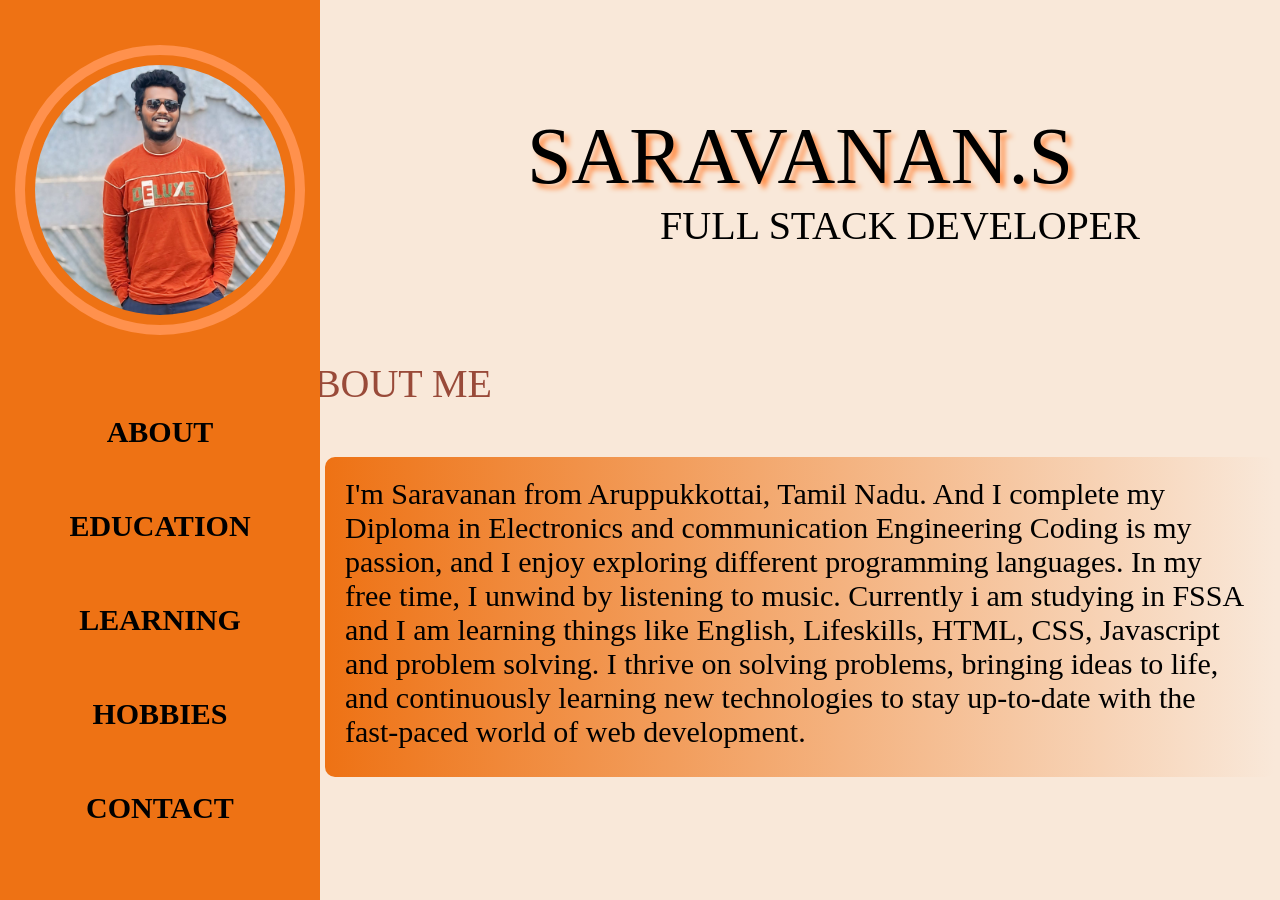
==== index.html @ b986a345 "extra content add commit" ====
<!DOCTYPE html>
<html lang="en">

<head>
    <meta charset="UTF-8">
    <meta name="viewport" content="width=device-width, initial-scale=1.0">
    <meta name="keywords" content="HTML, CSS,">
    <meta name="description" content="Free Web tutorials for HTML and CSS">
    <link rel="icon" href="./assets/img3.png" type="img3/x-icon">
    <title>Saravanan_Portfolio</title>
    <link rel="stylesheet" href="/css/styles.css">
    <link rel="stylesheet" href="https://cdnjs.cloudflare.com/ajax/libs/font-awesome/6.6.0/css/all.min.css"
        integrity="sha512-Kc323vGBEqzTmouAECnVceyQqyqdsSiqLQISBL29aUW4U/M7pSPA/gEUZQqv1cwx4OnYxTxve5UMg5GT6L4JJg=="
        crossorigin="anonymous" referrerpolicy="no-referrer" />



</head>

<body>

    <!----------------- asside section ----------------->
    <div class="container">
        <div class="asside">
            <div class="image">

                <img src="./assets/img1.png.jpeg" alt="this is saravanan image" class="img">
            </div>

            <div class="navbar">
                <ul class="nav">
                    <li><a href="#about" class="active">ABOUT</a></li>
                    <li><a href="#education">EDUCATION</a></li>
                    <li><a href="#learning">LEARNING</a></li>
                    <li><a href="#hobbies">HOBBIES</a></li>
                    <li><a href="#contact">CONTACT</a></li>
                </ul>
            </div>
        </div>
    </div>
    <div class="main">

        <!-----------------------about section------------------->
        <section class="about" id="about">
            <div class="namecontainer">
                <div class="name">SARAVANAN.S</div>
                <div class="posting">FULL STACK DEVELOPER</div>

            </div>
            <div class="aboutcontainer">
                <div class="about_content">
                    <div class="heading">ABOUT ME</div>
                    <div class="content">
                        <div>I'm Saravanan from Aruppukkottai, Tamil Nadu. And I complete my Diploma in Electronics and communication Engineering  Coding is my passion, and I enjoy
                            exploring different programming languages. In my free time, I unwind by listening to music. Currently i am studying in FSSA and I am learning things like English, Lifeskills, HTML, CSS, Javascript and problem solving. I thrive on solving problems, bringing ideas to life, and continuously learning new technologies to stay up-to-date with the fast-paced world of web development.
                        </div>
                    </div>
                </div>
            </div>
        </section>

        <!-------------------- education section --------------------->

        <section class="education" id="education">
            <div class="main_head">
                <div>EDUCATION</div>
            </div>

            <div class="sslc">
                <div class="education_head">SSLC</div>
                <div class="education_content">
                    <ul>
                        <li>75% In SSLC</li>
                        <li>Passed out year 2018</li>
                    </ul>
                </div>
            </div>

            <div class="diploma">
                <div class="education_head">DIPLOMA</div>
                <div class="education_content">
                    <ul>
                        <li>Diploma in Electronics and Communication Engineering with 92% scorcs</li>
                        <li>Passed out year 2021</li>
                    </ul>
                </div>
            </div>

        </section>

        <!------------------------- learning section ------------------->

        <section class="learning" id="learning">
            <div class="lern_head">
                <div>LEARNING</div>
            </div>
            <div class="subjects">

                <div>
                    <h2>HTML</h2>
                    <div class="process_bar">
                        <div class="skill html">80%</div>
                    </div>
                </div>
                <div>
                    <h2>CSS</h2>
                    <div class="process_bar">
                        <div class="skill css">70%</div>
                    </div>
                </div>
                <div>
                    <h2>JAVA SCRIPT</h2>
                    <div class="process_bar">
                        <div class="skill javaScript">10%</div>
                    </div>
                </div>

                <div>
                    <h2>PROBLEM SOLVING</h2>
                    <div class="process_bar">
                        <div class="skill problemSolving">80%</div>
                    </div>
                </div>

            </div>
        </section>

        <!----------------------- hobbies section -------------------------->

        <section class="hobbies" id="hobbies">
            <div class="hob_head">
                <div>HOBBIES</div>
            </div>

            <div class="hobbies_content">

                <div class="hobbies-main">
                    <div>Listening Music</div>
                    <div><img src="./assets/img2.jpg" alt="This is music image " class="hobbie-img"></div>
                </div>
                <div class="hobbies-main">
                    <div>Watching Movies</div>
                    <div><img src="./assets/img4.avif" alt="this is movies image" class="hobbie-img"></div>
                </div>
                <div class="hobbies-main">
                    <div>Cycling</div>
                    <div><img src="./assets/img5.jpg" alt="this is cycling image" class="hobbie-img"></div>
                </div>
            </div>
        </section>

        <section class="contact" id="contact">
            <div class="con_head">
                <div>CONTACT</div>
            </div>

            <!----------------------------- contact section ----------------------->

            <div class="contact_deatails">
                <div class="icon">
                    <div><i class="fa-regular fa-envelope" class="icon"></i></div>
                    <div><a
                            href="mailto:saravanan.sundaramahalingam@fssa.freshworks.com">sarvanan.sundaramahalingam@fssa.freshworks.com</a>
                    </div>
                </div>
                <div class="icon">
                    <div><i class="fa-brands fa-facebook" class="icon"></i></div>
                    <div>
                        <a href="https://www.facebook.com/sara.namas.94">sara namas</a>
                    </div>
                </div>
                <div class="icon">
                    <div><i class="fa-brands fa-instagram" class="icon"></i></div>
                    <div>
                        <a href="https://www.instagram.com/_sweet_saravanan_/">Sweet_saravanan</a>
                    </div>
                </div>
            </div>
        </section>
    </div>



</body>

</html>
---- css/styles.css ----
*{
    padding: 0;
    margin: 0;
}

/* asside section */

.asside{
    background-color:#EE7214;
    height: 100vh;
    width: 25%;
    display: flex;
    flex-direction: column;
    justify-content: space-evenly;
    align-items: center;
    position: fixed;
    z-index: 1;
    overflow: hidden;
    

    
}




.img{
    height:250px;
    width:250px;
    border-radius: 75%;
    border-style: solid;
    border-width: 10px;
    border-color: #FF914D;
    padding: 10px;
}
.navbar{
    display: flex;
    flex-direction: column;
    justify-content: space-evenly;
    align-items: center;
}

.nav{
    display: flex;
    flex-direction: column;    
}
.nav li{
    margin: 30px;
    list-style-type: none;
    color: aliceblue;
    font-size: 30px;
    font-weight: bold;
    text-align: center;
}

   


li a{
    text-decoration: none;
    color:black;
}

/* li a:hover
 {
    background-color:#FF914D;
    box-shadow:5px 5px 5px black;
    color: black;
    padding:10px;
    border-radius: 10px;

} */

.nav li a:hover{
    background-color: #FF914D;
    box-shadow:10px 10px 5px black;
    color: black;
    padding:10px;
    border-radius: 10px;
}

/* li a:focus{
    background-color: #FF914D;
    box-shadow:10px 10px 5px black;
    color: black;
    padding:10px;
    border-radius: 10px;
    
} */



/* about section */

.main{
    background-color:#F9E8D9;
    width: 75vw;
    height: 100vh;
    margin-left: 25%;
    overflow-x: hidden;
    scroll-behavior: smooth;
    
    
}

.about{
    display: grid;
    grid-template-rows: 40% 60%;
}

.namecontainer{
    height: 40vh;
    display: flex;
    flex-direction: column;
    justify-content: center;
    align-items: center;
    

}

.name{
    color:black;
    font-size: 80px;
    text-shadow: #FF914D 5px 5px 5px;
    animation-name: name;
    /* animation: name 1s infinite alternate; */

}

/* @keyframes name {
    50%  {background-color:white;}
    100%  {background-color:#FF914D;}

  } */

.posting{
    color: black;
    font-size: 40px;
    position: relative;
    left: 100px;
}

.aboutcontainer{
    height: 30vh;
}



.aboutcontainer{
    height: 60vh;
    display: flex;
    justify-content: center;
}

.heading{
    color: #994A39;
    font-size: 40px;
    position: relative;
    right: 40px;
}

.content{
    box-sizing: border-box;
    height:320px ;
    width: 950px;
    /* background-image: linear-gradient(to right rgba(255, 145, 77, 0.7)); */
    background-image: linear-gradient(to right,#EE7214,#F9E8D9);
    border-radius: 10px;
    font-size: 30px;
    margin-top: 50px;
    padding: 20px;
}


/* education section */

.education{
    display: grid;
    grid-template-rows: 20% 40% 40%;
    height: 100vh;
  
}


.main_head{
    display: flex;
    justify-content: center;
    align-items: center;
}

.main_head div{
    color: #994A39;
    font-size: 60px;
}

.hob_head{
    display: flex;
    justify-content: center;
    align-items: center;
}

.hob_head div{
    color: #994A39;
    font-size: 60px;
}

.con_head{
    display: flex;
    justify-content: center;
    align-items: center;
}

.con_head div{
    color: #994A39;
    font-size: 60px;
}


.education_head{
    color: black;
    font-size: 40px;
    font-weight: bold;
    margin-left: 70px;
    margin-bottom: 50px;

}

.education_content{
    line-height: 80px;
    font-size: 25px;
    margin-left: 200px;
    font-weight: lighter;
   
}

.education_content ul{
    box-sizing: border-box;
    width: 800px;
    
    background-image:linear-gradient(to right,#EE7214,#F9E8D9); 
    border-radius: 10px;
    list-style-type: none;
}

.education_content ul li{
    margin-left: 30px;
}

/* learning section */

.learning{
    height: 100vh;
    display: grid;
    grid-template-rows: 20% 80%;
}

.lern_head{
    color: #994A39;
    font-size: 60px;
    display: flex;
    justify-content: center;
    align-items: center;
}

.subjects{
    display: grid;
    grid-template-rows: 1fr 1fr 1fr 1fr;
    margin-top: 20px;
    margin-left: 50px;
    

}



.process_bar { 
    background-color: rgb(192, 192, 192); 
    width: 90%; 
    border-radius: 15px; 
}

.html{
    width: 80%; 
}

.skill { 
    background-color:#527853; 
    color: white; 
    padding: 1%; 
    text-align: right; 
    font-size: 20px; 
    border-radius: 15px; 
}

.css{
    width: 70%;
}

.javaScript{
    width: 10%;
}

.problemSolving{
    width: 80%;
}

.subjects div h2{
    margin-bottom: 10px;
}

/* hobbies section */

.hobbies{
    height: 100vh;
    display: grid;
    grid-template-rows: 20% 80%;

}

.hobbies_content{
   display: flex;
   justify-content: space-evenly;
   align-items: center;
   flex-wrap: wrap;
}

.hobbie-img{
    height: 400px;
    width: 300px;
    box-sizing: border-box;
    background-color: #EE7214;
    padding: 15px;
    display: flex;
    flex-wrap: wrap;

}

.hobbies-main{
    display: flex;
    justify-content: center;
    align-items: center;
    flex-direction: column;
    font-size: 35px;
    
}
.hobbies-main div{
    margin: 25px;
}



/* contact section */

.contact{
    display: grid;
    grid-template-rows: 20% 80%;
    height: 100vh;
}

.contact_deatails{
    display: flex;
    flex-direction: column;
    justify-content:space-evenly;
    align-items: center;
    
}

.icon {
    height:70px;
    width: 600px;
    border-radius: 10px;
    background-image: linear-gradient(to right,#EE7214,#F9E8D9);
    border-radius: 10px;
    display: flex;
    flex-direction: row;
    align-items: center;
    transition: width 1s;

}
.icon:hover{
    width: 750px;
    color:#0C2D57;
}

.icon a:hover{
    color:#0C2D57;
}


.fa-regular{
    font-size: 50px;
}

.fa-brands{
    font-size: 50px;
}

.icon div{
    margin-left: 30px;
}

.contact_deatails div div a{
    color: black;
    text-decoration: none;
    font-size: 25px;
    


}


/* media query */



@media screen and (max-width:480px){

    .container{
        display: flex;
        flex-wrap: wrap;
        height: 100%;
        width:400px;
    }

    .asside{
        height:7%;
        width: 100%;   
    }
    .body{
        width:100%;
    }

    .asside div img{
        display: none;

    }

    .navbar{
        width: 100%;
        
    }

    .asside .navbar ul {
        display: flex;
        flex-direction: row;
        
        
    }

    .asside .navbar ul li{
        font-size: 11px;
        width: 80%;
        margin: 5px;
        
    }

    .main{
        margin-left: 0;
        height:100vh;
        width: 100vw;
    }

    .about{
        height: 100vh;
        margin-top: 10vh;
        display: grid;
        grid-template-rows: 40% 60%;
    }
        
    .namecontainer{
        height: 30vh;
        width: 100vw;
        display: flex;
        justify-content: center;
        align-items: center;
    }

    
    .name{
        font-size: 50px;
    }
   

    .posting{
        font-size:20px ;
        margin-right: 100px;
    }

    .aboutcontainer{
        height:60vh ;
        width: 100vw;
    }

    .about_content{
        height: 30vh;
        display: flex;
        flex-direction: column;
        justify-content: center;
        align-items: center;
    }

    .heading{
        font-size: 30px;
        margin-right: 160px;
    }


    .content{
        box-sizing: border-box;
        height: 50vh;
        width: 90vw;
        font-size: 20px;
    }

    .education{
        margin-top: 10vh;
        height: 100vh;
        width: 100vw;
        display: grid;
        grid-template-rows: 20% 40% 40%;
    }

    .main_head div{
        font-size: 40px;
       margin-right: 340px;
    }

    .education_head{
        font-size: 25px;
    }

    .education_content{
        font-size: 20px;
        margin: 0;
    }

    .education_content ul li{

        width: 100vw;
        padding-right: 200px;
        margin-left: 150px;
    }

    .learning{
        margin-top: 10vh;
    }

    .hob_head div{
        font-size: 40px;
    }
    .lern_head{
        font-size: 40px;
    }

    .skill{
        font-size: 15px;
    }
    

    .hobbies_content div{
        font-size: 20px;
    }

    .hobbies_content img{
        display: flex;
        flex-wrap: wrap;

    }

    .contact{
        width: 100vw;
        margin-top: 10vh;
    }

     .con_head div{
        font-size: 40px;
        display: flex;
        justify-content: center;
        align-items: center;
    }

    .icon{
        height: 60px;
        width: 350px;
    }

    .fa-regular{
        font-size: 40px;
    }
    
    .fa-brands{
        font-size: 40px;
    }
    
    .icon div{
        margin-left: 10px;
        transition: width 1s;
    }

    .icon:hover{
        width:400px ;
    }
    
    .contact_deatails div div a{
       
        font-size: 15px;
    }
}
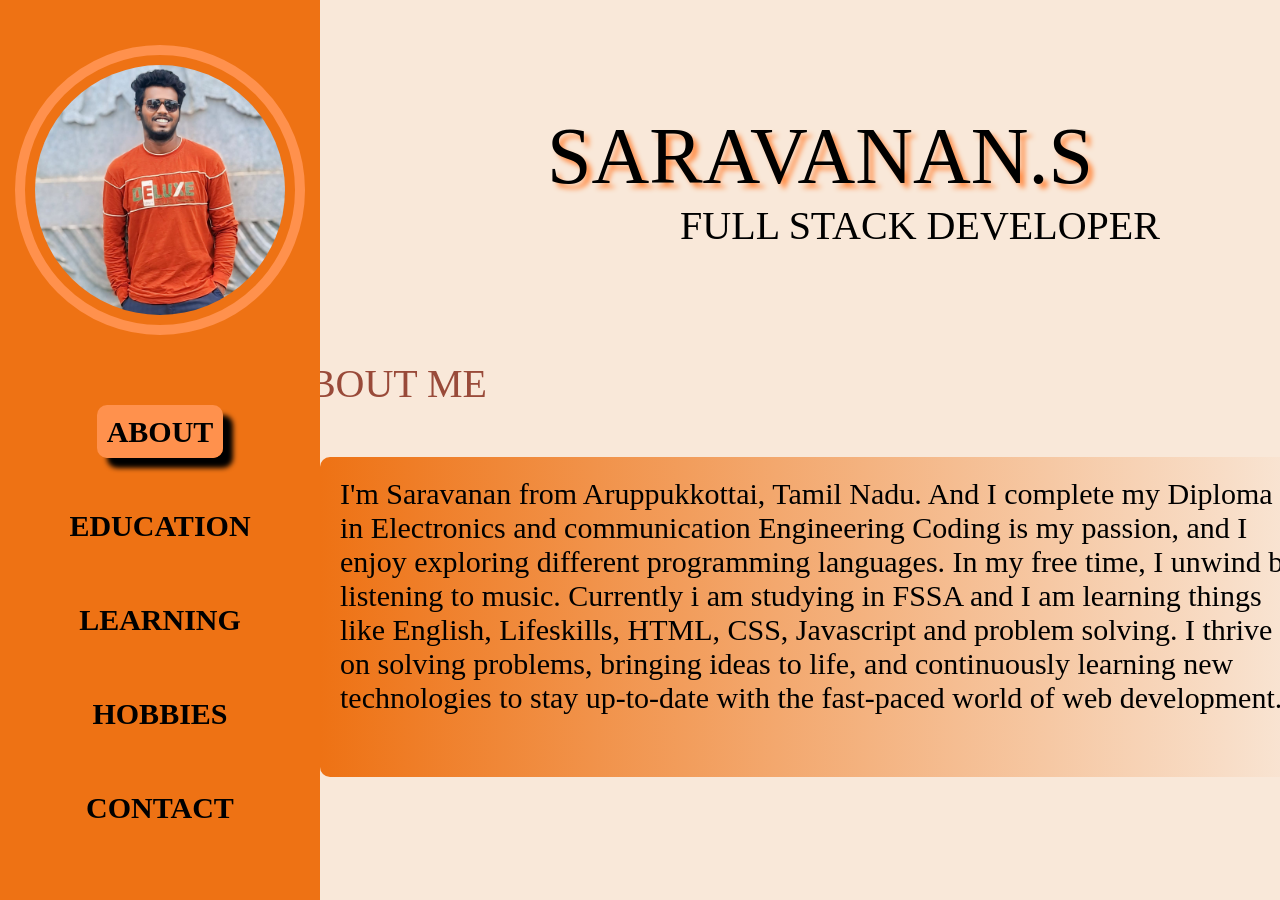
==== commit 941ad5ab: "animation add commit" ====
--- a/index.html
+++ b/index.html
@@ -6,7 +6,7 @@
     <meta name="viewport" content="width=device-width, initial-scale=1.0">
     <meta name="keywords" content="HTML, CSS,">
     <meta name="description" content="Free Web tutorials for HTML and CSS">
-    <link rel="icon" href="./assets/img3.png" type="img3/x-icon">
+    <link rel="icon" href="./assets/images/logo.png" type="img3/x-icon">
     <title>Saravanan_Portfolio</title>
     <link rel="stylesheet" href="/css/styles.css">
     <link rel="stylesheet" href="https://cdnjs.cloudflare.com/ajax/libs/font-awesome/6.6.0/css/all.min.css"
@@ -21,10 +21,10 @@
 
     <!----------------- asside section ----------------->
     <div class="container">
-        <div class="asside">
+        <div class="aside">
             <div class="image">
 
-                <img src="./assets/img1.png.jpeg" alt="this is saravanan image" class="img">
+                <img src="./assets/images/asideImg.jpeg" alt="this is saravanan image" class="img">
             </div>
 
             <div class="navbar">
@@ -98,26 +98,26 @@
 
                 <div>
                     <h2>HTML</h2>
-                    <div class="process_bar">
+                    <div class="progress_bar">
                         <div class="skill html">80%</div>
                     </div>
                 </div>
                 <div>
                     <h2>CSS</h2>
-                    <div class="process_bar">
+                    <div class="progress_bar">
                         <div class="skill css">70%</div>
                     </div>
                 </div>
                 <div>
                     <h2>JAVA SCRIPT</h2>
-                    <div class="process_bar">
+                    <div class="progress_bar">
                         <div class="skill javaScript">10%</div>
                     </div>
                 </div>
 
                 <div>
                     <h2>PROBLEM SOLVING</h2>
-                    <div class="process_bar">
+                    <div class="progress_bar">
                         <div class="skill problemSolving">80%</div>
                     </div>
                 </div>
@@ -136,15 +136,15 @@
 
                 <div class="hobbies-main">
                     <div>Listening Music</div>
-                    <div><img src="./assets/img2.jpg" alt="This is music image " class="hobbie-img"></div>
+                    <div><img src="./assets/images/hobbies1.jpg" alt="This is music image " class="hobbie-img"></div>
                 </div>
                 <div class="hobbies-main">
                     <div>Watching Movies</div>
-                    <div><img src="./assets/img4.avif" alt="this is movies image" class="hobbie-img"></div>
+                    <div><img src="./assets/images/hobbies2.avif" alt="this is movies image" class="hobbie-img"></div>
                 </div>
                 <div class="hobbies-main">
                     <div>Cycling</div>
-                    <div><img src="./assets/img5.jpg" alt="this is cycling image" class="hobbie-img"></div>
+                    <div><img src="./assets/images/hobbies3.jpg" alt="this is cycling image" class="hobbie-img"></div>
                 </div>
             </div>
         </section>
@@ -179,7 +179,7 @@
         </section>
     </div>
 
-
+<script src="./script.js"></script>
 
 </body>
 
--- a/css/styles.css
+++ b/css/styles.css
@@ -5,7 +5,7 @@
 
 /* asside section */
 
-.asside{
+.aside{
     background-color:#EE7214;
     height: 100vh;
     width: 25%;
@@ -71,7 +71,8 @@
 
 } */
 
-.nav li a:hover{
+.nav li a:hover,
+a.active{
     background-color: #FF914D;
     box-shadow:10px 10px 5px black;
     color: black;
@@ -162,7 +163,7 @@
 .content{
     box-sizing: border-box;
     height:320px ;
-    width: 950px;
+    width: 1000px;
     /* background-image: linear-gradient(to right rgba(255, 145, 77, 0.7)); */
     background-image: linear-gradient(to right,#EE7214,#F9E8D9);
     border-radius: 10px;
@@ -273,7 +274,7 @@
 
 
 
-.process_bar { 
+.progress_bar { 
     background-color: rgb(192, 192, 192); 
     width: 90%; 
     border-radius: 15px; 
@@ -332,7 +333,13 @@
     padding: 15px;
     display: flex;
     flex-wrap: wrap;
-
+    transition:transform 0.3s ease-in-out
+
+}
+
+.hobbie-img:hover{
+    transform: scale(1.1);
+    box-shadow: #0C2D57 10px 10px 5px;
 }
 
 .hobbies-main{
@@ -499,6 +506,8 @@
         align-items: center;
     }
 
+    /* education page */
+
     .heading{
         font-size: 30px;
         margin-right: 160px;
@@ -529,17 +538,27 @@
         font-size: 25px;
     }
 
-    .education_content{
+    .education_content {
         font-size: 20px;
         margin: 0;
+        box-sizing: border-box;
+        height: auto;
+        width: 90%;
+        margin-left: 10px;
+        
     }
 
     .education_content ul li{
 
         width: 100vw;
-        padding-right: 200px;
-        margin-left: 150px;
-    }
+        padding-right: 300px;
+        margin-left: 10px;
+       
+    }
+
+    /* learning page */
+
+
 
     .learning{
         margin-top: 10vh;
@@ -555,10 +574,24 @@
     .skill{
         font-size: 15px;
     }
-    
+
+    /* hobbies page */
+
+    
+    .hobbies{
+        height:auto;
+        display: grid;
+        grid-template-rows:3% 97%;
+        padding-top: 10vh;
+    }
+
+    .hobbies-main{
+        margin: 0;
+    }
 
     .hobbies_content div{
         font-size: 20px;
+        margin: 10px;
     }
 
     .hobbies_content img{
@@ -567,9 +600,12 @@
 
     }
 
+    /* contact page */
+
     .contact{
         width: 100vw;
         margin-top: 10vh;
+       
     }
 
      .con_head div{
@@ -582,6 +618,8 @@
     .icon{
         height: 60px;
         width: 350px;
+        margin-right: 30px;
+        
     }
 
     .fa-regular{
@@ -598,7 +636,7 @@
     }
 
     .icon:hover{
-        width:400px ;
+        width:380px ;
     }
     
     .contact_deatails div div a{
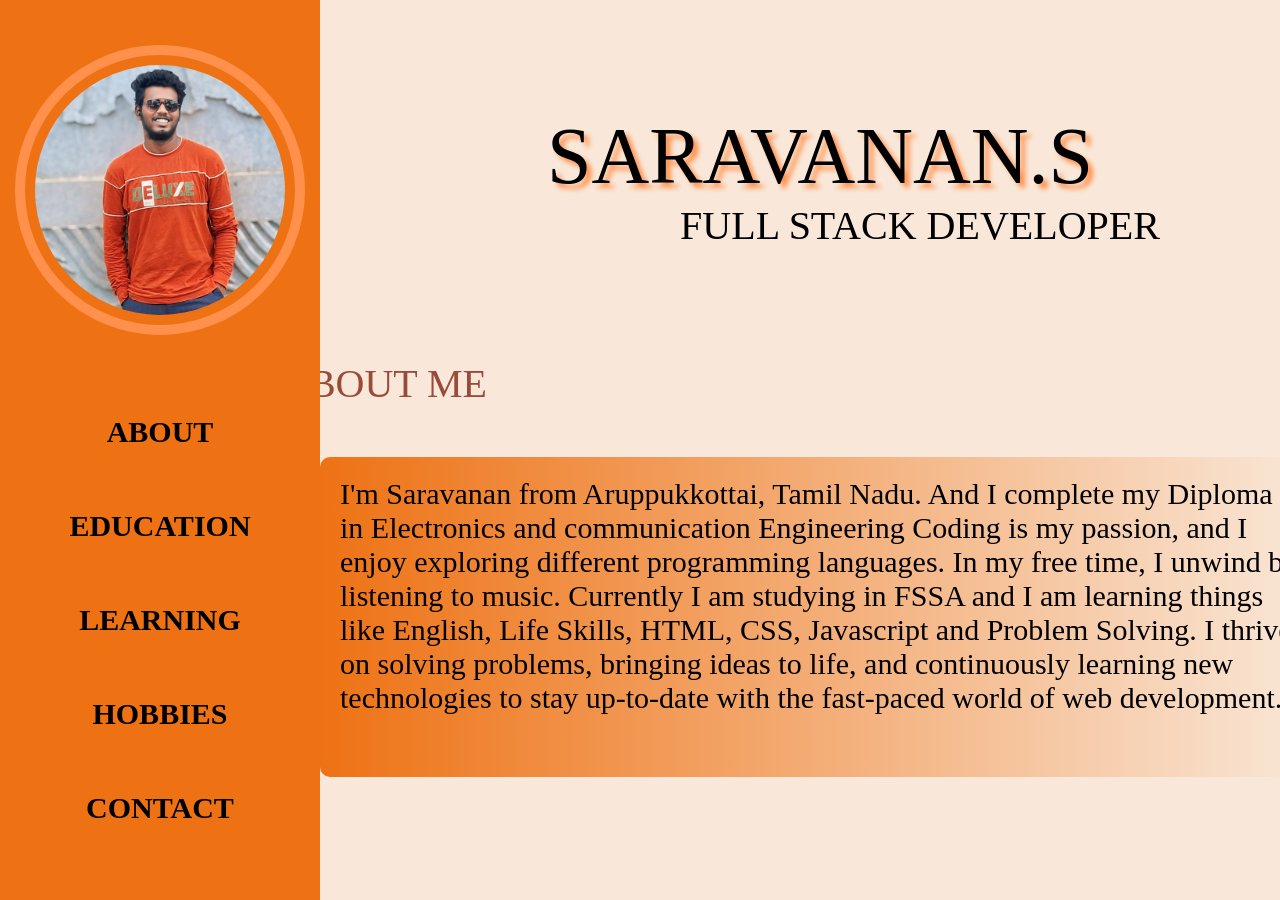
==== commit fdc3eafe: "action remove commit" ====
--- a/index.html
+++ b/index.html
@@ -19,7 +19,7 @@
 
 <body>
 
-    <!----------------- asside section ----------------->
+    <!----------------- aside section ----------------->
     <div class="container">
         <div class="aside">
             <div class="image">
@@ -29,7 +29,7 @@
 
             <div class="navbar">
                 <ul class="nav">
-                    <li><a href="#about" class="active">ABOUT</a></li>
+                    <li><a href="#about">ABOUT</a></li>
                     <li><a href="#education">EDUCATION</a></li>
                     <li><a href="#learning">LEARNING</a></li>
                     <li><a href="#hobbies">HOBBIES</a></li>
@@ -52,7 +52,7 @@
                     <div class="heading">ABOUT ME</div>
                     <div class="content">
                         <div>I'm Saravanan from Aruppukkottai, Tamil Nadu. And I complete my Diploma in Electronics and communication Engineering  Coding is my passion, and I enjoy
-                            exploring different programming languages. In my free time, I unwind by listening to music. Currently i am studying in FSSA and I am learning things like English, Lifeskills, HTML, CSS, Javascript and problem solving. I thrive on solving problems, bringing ideas to life, and continuously learning new technologies to stay up-to-date with the fast-paced world of web development.
+                            exploring different programming languages. In my free time, I unwind by listening to music. Currently I am studying in FSSA and I am learning things like English, Life Skills, HTML, CSS, Javascript and Problem Solving. I thrive on solving problems, bringing ideas to life, and continuously learning new technologies to stay up-to-date with the fast-paced world of web development.
                         </div>
                     </div>
                 </div>
--- a/css/styles.css
+++ b/css/styles.css
@@ -333,13 +333,13 @@
     padding: 15px;
     display: flex;
     flex-wrap: wrap;
-    transition:transform 0.3s ease-in-out
+    transition:transform 0.3s ease-in-out;
 
 }
 
 .hobbie-img:hover{
     transform: scale(1.1);
-    box-shadow: #0C2D57 10px 10px 5px;
+    box-shadow: #0C2D57 10px 10px 10px;
 }
 
 .hobbies-main{
@@ -429,7 +429,7 @@
         width:400px;
     }
 
-    .asside{
+    .aside{
         height:7%;
         width: 100%;   
     }
@@ -437,7 +437,7 @@
         width:100%;
     }
 
-    .asside div img{
+    .aside div img{
         display: none;
 
     }
@@ -447,14 +447,14 @@
         
     }
 
-    .asside .navbar ul {
+    .aside .navbar ul {
         display: flex;
         flex-direction: row;
         
         
     }
 
-    .asside .navbar ul li{
+    .aside .navbar ul li{
         font-size: 11px;
         width: 80%;
         margin: 5px;
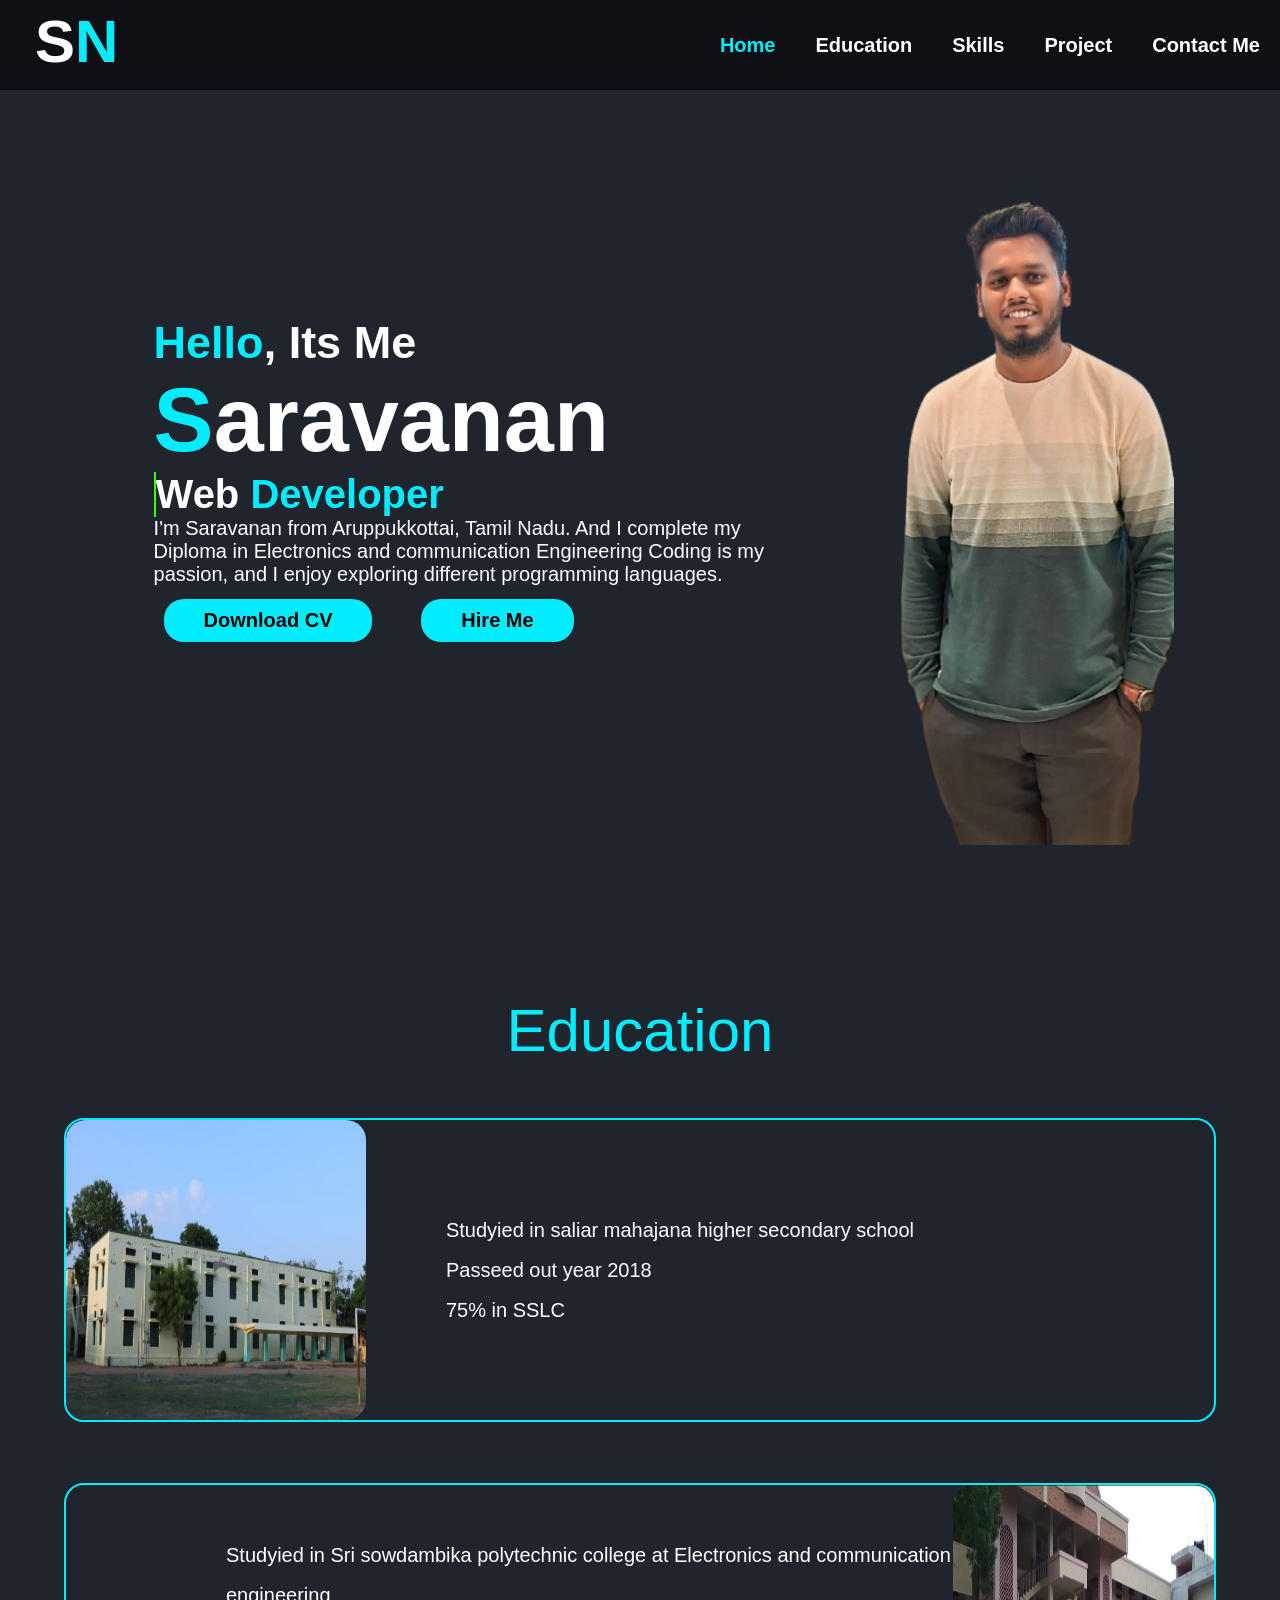
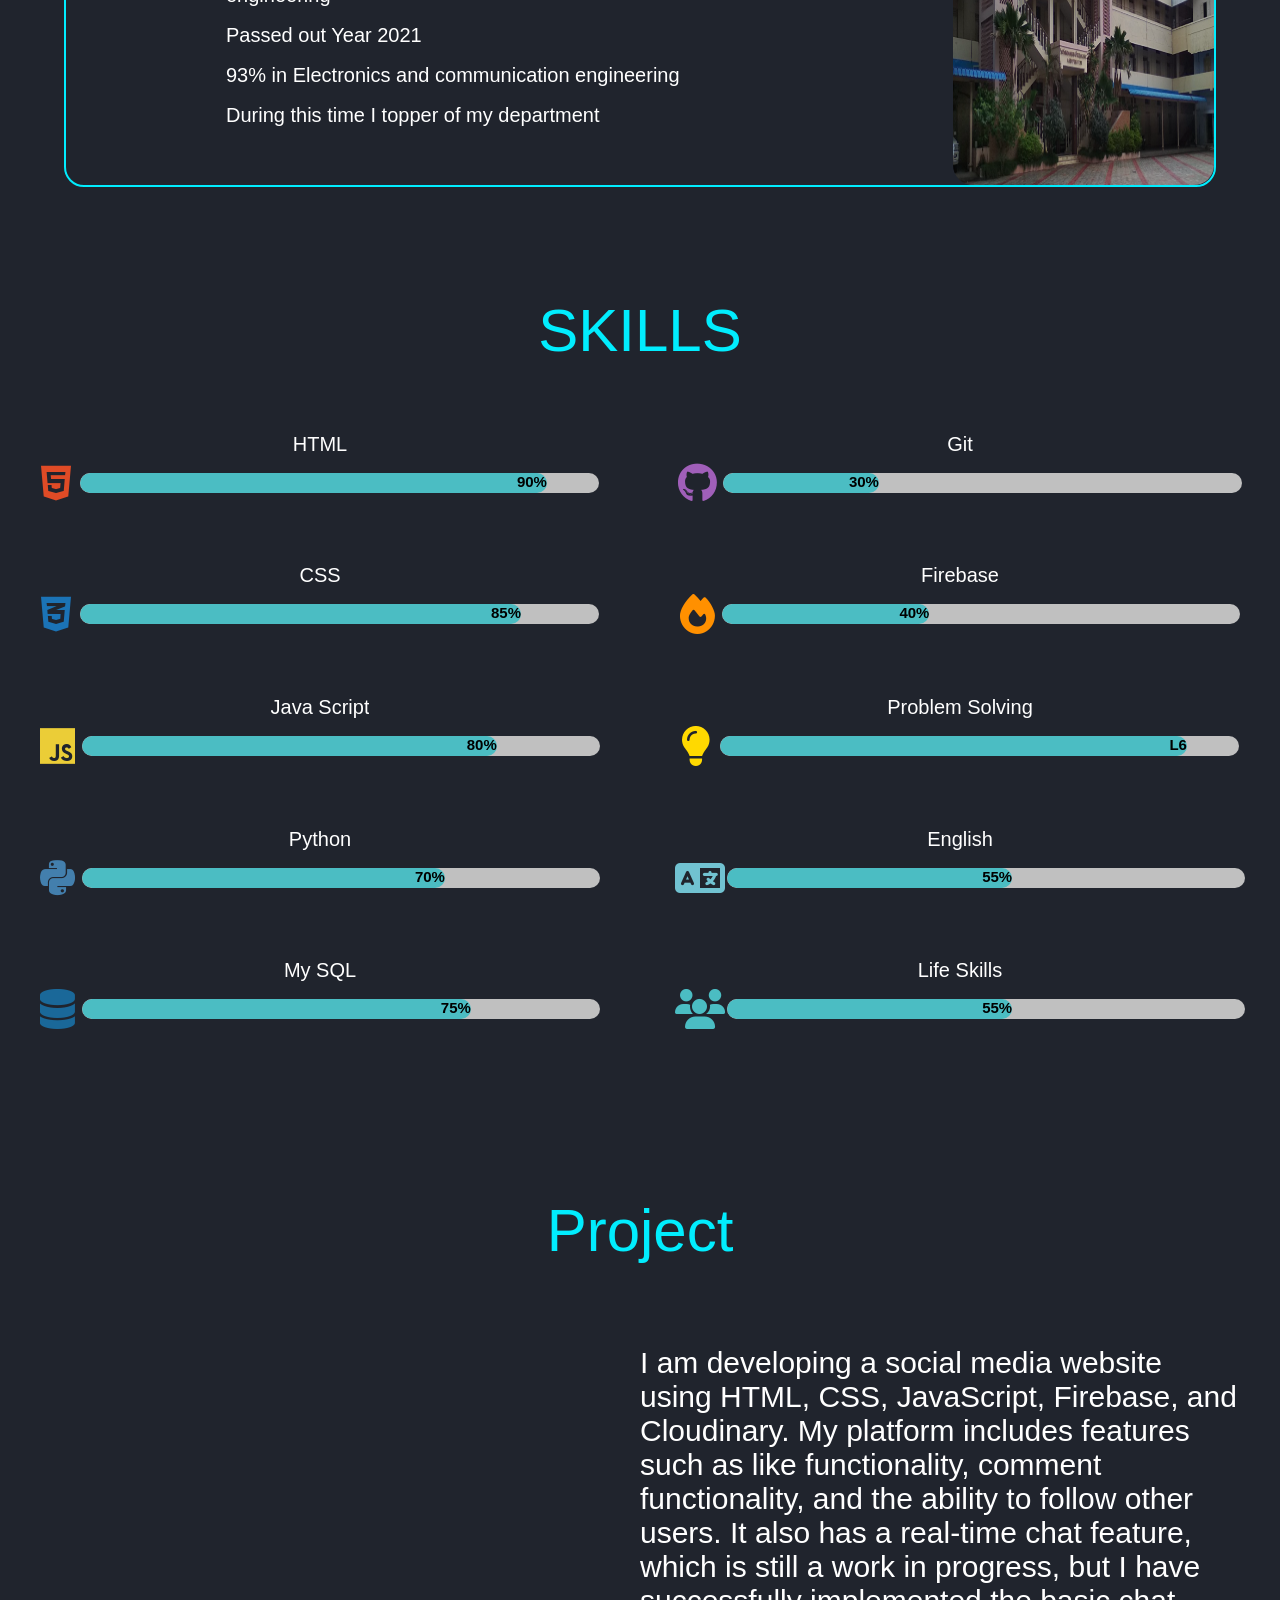
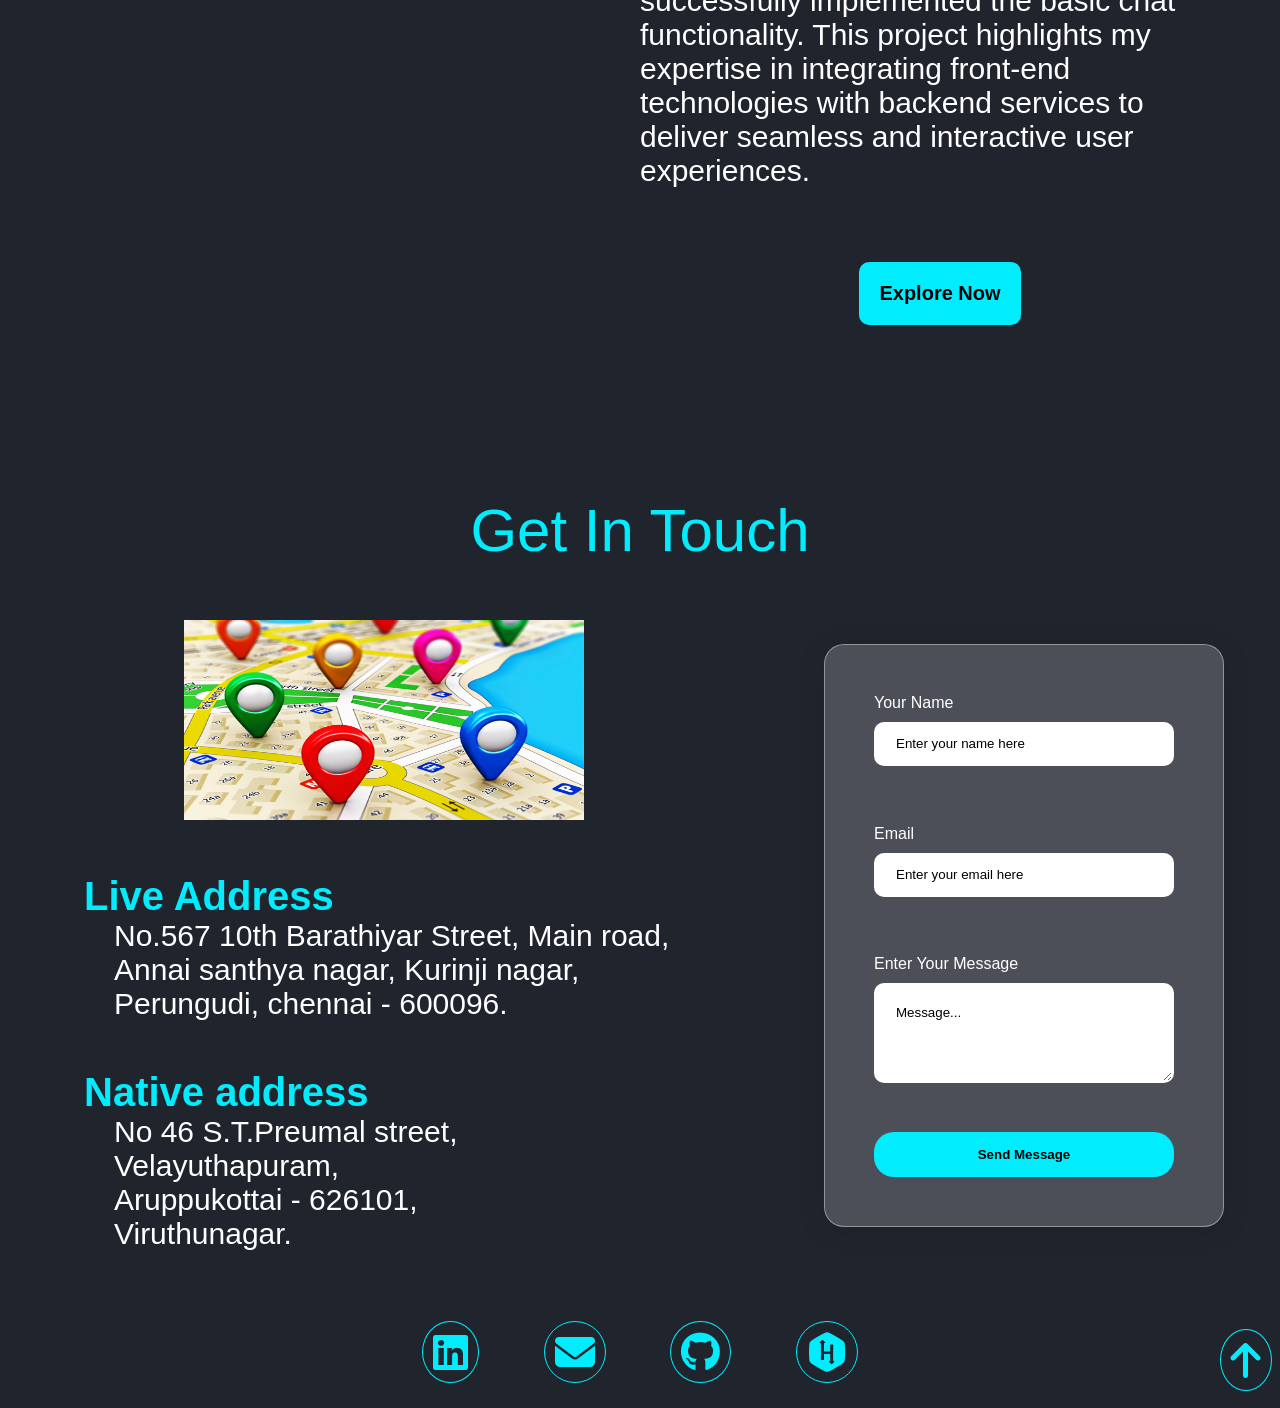
==== commit 110db230: "add new version portfolio" ====
--- a/index.html
+++ b/index.html
@@ -4,183 +4,289 @@
 <head>
     <meta charset="UTF-8">
     <meta name="viewport" content="width=device-width, initial-scale=1.0">
-    <meta name="keywords" content="HTML, CSS,">
-    <meta name="description" content="Free Web tutorials for HTML and CSS">
-    <link rel="icon" href="./assets/images/logo.png" type="img3/x-icon">
-    <title>Saravanan_Portfolio</title>
+    <title>Saravanan Portfolio</title>
     <link rel="stylesheet" href="/css/styles.css">
-    <link rel="stylesheet" href="https://cdnjs.cloudflare.com/ajax/libs/font-awesome/6.6.0/css/all.min.css"
-        integrity="sha512-Kc323vGBEqzTmouAECnVceyQqyqdsSiqLQISBL29aUW4U/M7pSPA/gEUZQqv1cwx4OnYxTxve5UMg5GT6L4JJg=="
+    <script src="./script.js" type="module" defer></script>
+    <link rel="stylesheet" href="https://cdnjs.cloudflare.com/ajax/libs/font-awesome/6.7.2/css/all.min.css"
+        integrity="sha512-Evv84Mr4kqVGRNSgIGL/F/aIDqQb7xQ2vcrdIwxfjThSH8CSR7PBEakCr51Ck+w+/U6swU2Im1vVX0SVk9ABhg=="
         crossorigin="anonymous" referrerpolicy="no-referrer" />
 
+    <script src="https://unpkg.com/github-calendar@latest/dist/github-calendar.min.js"></script>
+    <!-- <link rel="stylesheet" href="https://unpkg.com/github-calendar@latest/dist/github-calendar-responsive.css"/> -->
 
 
 </head>
 
 <body>
-
-    <!----------------- aside section ----------------->
-    <div class="container">
-        <div class="aside">
-            <div class="image">
-
-                <img src="./assets/images/asideImg.jpeg" alt="this is saravanan image" class="img">
-            </div>
-
-            <div class="navbar">
-                <ul class="nav">
-                    <li><a href="#about">ABOUT</a></li>
-                    <li><a href="#education">EDUCATION</a></li>
-                    <li><a href="#learning">LEARNING</a></li>
-                    <li><a href="#hobbies">HOBBIES</a></li>
-                    <li><a href="#contact">CONTACT</a></li>
-                </ul>
-            </div>
+    <header>
+        <div class="name">
+            <h1>S<span>N</span></h1>
         </div>
-    </div>
-    <div class="main">
-
-        <!-----------------------about section------------------->
-        <section class="about" id="about">
-            <div class="namecontainer">
-                <div class="name">SARAVANAN.S</div>
-                <div class="posting">FULL STACK DEVELOPER</div>
-
-            </div>
-            <div class="aboutcontainer">
-                <div class="about_content">
-                    <div class="heading">ABOUT ME</div>
-                    <div class="content">
-                        <div>I'm Saravanan from Aruppukkottai, Tamil Nadu. And I complete my Diploma in Electronics and communication Engineering  Coding is my passion, and I enjoy
-                            exploring different programming languages. In my free time, I unwind by listening to music. Currently I am studying in FSSA and I am learning things like English, Life Skills, HTML, CSS, Javascript and Problem Solving. I thrive on solving problems, bringing ideas to life, and continuously learning new technologies to stay up-to-date with the fast-paced world of web development.
-                        </div>
-                    </div>
-                </div>
-            </div>
-        </section>
-
-        <!-------------------- education section --------------------->
-
-        <section class="education" id="education">
-            <div class="main_head">
-                <div>EDUCATION</div>
-            </div>
-
-            <div class="sslc">
-                <div class="education_head">SSLC</div>
-                <div class="education_content">
-                    <ul>
-                        <li>75% In SSLC</li>
-                        <li>Passed out year 2018</li>
-                    </ul>
-                </div>
-            </div>
-
-            <div class="diploma">
-                <div class="education_head">DIPLOMA</div>
-                <div class="education_content">
-                    <ul>
-                        <li>Diploma in Electronics and Communication Engineering with 92% scorcs</li>
-                        <li>Passed out year 2021</li>
-                    </ul>
-                </div>
-            </div>
-
-        </section>
-
-        <!------------------------- learning section ------------------->
-
-        <section class="learning" id="learning">
-            <div class="lern_head">
-                <div>LEARNING</div>
-            </div>
-            <div class="subjects">
-
-                <div>
-                    <h2>HTML</h2>
-                    <div class="progress_bar">
-                        <div class="skill html">80%</div>
-                    </div>
-                </div>
-                <div>
-                    <h2>CSS</h2>
-                    <div class="progress_bar">
-                        <div class="skill css">70%</div>
-                    </div>
-                </div>
-                <div>
-                    <h2>JAVA SCRIPT</h2>
-                    <div class="progress_bar">
-                        <div class="skill javaScript">10%</div>
-                    </div>
-                </div>
-
-                <div>
-                    <h2>PROBLEM SOLVING</h2>
-                    <div class="progress_bar">
-                        <div class="skill problemSolving">80%</div>
-                    </div>
-                </div>
-
-            </div>
-        </section>
-
-        <!----------------------- hobbies section -------------------------->
-
-        <section class="hobbies" id="hobbies">
-            <div class="hob_head">
-                <div>HOBBIES</div>
-            </div>
-
-            <div class="hobbies_content">
-
-                <div class="hobbies-main">
-                    <div>Listening Music</div>
-                    <div><img src="./assets/images/hobbies1.jpg" alt="This is music image " class="hobbie-img"></div>
-                </div>
-                <div class="hobbies-main">
-                    <div>Watching Movies</div>
-                    <div><img src="./assets/images/hobbies2.avif" alt="this is movies image" class="hobbie-img"></div>
-                </div>
-                <div class="hobbies-main">
-                    <div>Cycling</div>
-                    <div><img src="./assets/images/hobbies3.jpg" alt="this is cycling image" class="hobbie-img"></div>
-                </div>
-            </div>
-        </section>
-
-        <section class="contact" id="contact">
-            <div class="con_head">
-                <div>CONTACT</div>
-            </div>
-
-            <!----------------------------- contact section ----------------------->
-
-            <div class="contact_deatails">
-                <div class="icon">
-                    <div><i class="fa-regular fa-envelope" class="icon"></i></div>
-                    <div><a
-                            href="mailto:saravanan.sundaramahalingam@fssa.freshworks.com">sarvanan.sundaramahalingam@fssa.freshworks.com</a>
-                    </div>
-                </div>
-                <div class="icon">
-                    <div><i class="fa-brands fa-facebook" class="icon"></i></div>
-                    <div>
-                        <a href="https://www.facebook.com/sara.namas.94">sara namas</a>
-                    </div>
-                </div>
-                <div class="icon">
-                    <div><i class="fa-brands fa-instagram" class="icon"></i></div>
-                    <div>
-                        <a href="https://www.instagram.com/_sweet_saravanan_/">Sweet_saravanan</a>
-                    </div>
-                </div>
-            </div>
-        </section>
-    </div>
-
-<script src="./script.js"></script>
-
+        <nav>
+            <a href="#Home" class="active">Home</a>
+            <a href="#Education">Education</a>
+            <a href="#skills">Skills</a>
+            <a href="#projects">Project</a>
+            <a href="#ContactMe">Contact Me</a>
+        </nav>
+        <div id="myBar"></div>
+    </header>
+    <main class="container">
+        <div class="main">
+            <section class="home sections" id="Home">
+                <div class="homeDiv">
+                    <div class="aboutMe">
+                        <h3><span>Hello</span>, Its Me</h3>
+                        <h2><span>S</span>aravanan</h2>
+                        <h1><span class="posting">Web</span> <span id="postingSpan">Developer</span></h1>
+                        <p class="aboutMeText">I'm Saravanan from Aruppukkottai, Tamil Nadu. And I complete my Diploma
+                            in Electronics and communication Engineering Coding is my passion, and I enjoy exploring
+                            different programming languages.</p>
+                        <div class="buttonDiv">
+                            <a href="./assets/photos/saravanan resume.pdf" download>Download CV</a>
+                            <a href="mailto:saravanansundar506@gmail.com" target="_blank">Hire Me</a>
+                        </div>
+                        <div class="github-calendar">
+                            <img src="https://ghchart.rshah.org/saravanan2003-hub" alt="" class="calendar"
+                                width="700px" />
+                        </div>
+                    </div>
+                    <div class="myPicture">
+                        <img src="./assets/photos/myPhoto.png" alt=""
+                            class="Picture">
+                    </div>
+                </div>
+
+            </section>
+            <section id="Education" class="sections">
+                <div class="educationDiv">
+                    <div class="heading">
+                        <div>Education</div>
+                    </div>
+                    <div class="sslcDiv">
+                        <div class="courseHead">
+                            <p>SSLC</p>
+                        </div>
+                        <div class="educationDeatails">
+                            <img src="./assets/photos/school.png" alt="" class="EducationImg">
+                            <div class="sslcContent">
+                                <ul>
+                                    <li>Studyied in saliar mahajana higher secondary school</li>
+                                    <li>Passeed out year 2018</li>
+                                    <li>75% in SSLC</li>
+                                </ul>
+                            </div>
+                        </div>
+                    </div>
+                    <div class="sslcDiv">
+                        <div class="courseHead">
+                            <p class="Diplamo-Head">DIPLOMA</p>
+                        </div>
+                        <div class="educationDeatails">
+                            <div class="DiplomaDeatails">
+                                <ul>
+                                    <li>Studyied in Sri sowdambika polytechnic college at Electronics and communication
+                                        engineering</li>
+                                    <li>Passed out Year 2021</li>
+                                    <li>93% in Electronics and communication engineering</li>
+                                    <li>During this time I topper of my department</li>
+                                </ul>
+                            </div>
+                            <img src="./assets/photos/college.png" alt="" class="EducationImg">
+                        </div>
+                    </div>
+                </div>
+            </section>
+
+            <section id="skills" class="sections">
+                <div class="skillsDiv">
+                    <div class="heading">
+                        <div>SKILLS</div>
+                    </div>
+                    <div class="mySkills">
+                        <div class="mySkillsGrid">
+                            <div class="mySkillsGridDiv">
+                                <div class="nameDiv">HTML</div>
+                                <div class="progressBar">
+                                    <i class="fa-brands fa-html5"></i>
+                                    <div class="container1">
+                                        <div class="skill html">90%</div>
+                                    </div>
+                                </div>
+                            </div>
+                            <div class="mySkillsGridDiv">
+                                <div class="nameDiv">CSS</div>
+                                <div class="progressBar">
+                                    <i class="fa-brands fa-css3-alt"></i>
+                                    <div class="container1">
+                                        <div class="skill css">85%</div>
+                                    </div>
+                                </div>
+                            </div>
+                            <div class="mySkillsGridDiv">
+                                <div class="nameDiv">Java Script</div>
+                                <div class="progressBar">
+                                    <i class="fa-brands fa-js"></i>
+                                    <div class="container1">
+                                        <div class="skill js">80%</div>
+                                    </div>
+                                </div>
+                            </div>
+                            <div class="mySkillsGridDiv">
+                                <div class="nameDiv">Python</div>
+                                <div class="progressBar">
+                                    <i class="fa-brands fa-python"></i>
+                                    <div class="container1">
+                                        <div class="skill python">70%</div>
+                                    </div>
+                                </div>
+                            </div>
+                            <div class="mySkillsGridDiv">
+                                <div class="nameDiv">My SQL</div>
+                                <div class="progressBar">
+                                    <i class="fa-solid fa-database"></i>
+                                    <div class="container1">
+                                        <div class="skill sql">75%</div>
+                                    </div>
+                                </div>
+                            </div>
+                        </div>
+                        <div class="mySkillsGrid">
+
+                            <div class="mySkillsGridDiv">
+                                <div class="nameDiv">Git</div>
+                                <div class="progressBar">
+                                    <i class="fa-brands fa-github"></i>
+                                    <div class="container1">
+                                        <div class="skill github">30%</div>
+                                    </div>
+                                </div>
+                            </div>
+
+
+                            <div class="mySkillsGridDiv">
+                                <div class="nameDiv">Firebase</div>
+                                <div class="progressBar">
+                                    <i class="fa-solid fa-fire"></i>
+                                    <div class="container1">
+                                        <div class="skill firebase">40%</div>
+                                    </div>
+                                </div>
+                            </div>
+                            <div class="mySkillsGridDiv">
+                                <div class="nameDiv">Problem Solving</div>
+                                <div class="progressBar">
+                                    <i class="fa-solid fa-lightbulb"></i>
+                                    <div class="container1">
+                                        <div class="skill ps">L6</div>
+                                    </div>
+                                </div>
+                            </div>
+                            <div class="mySkillsGridDiv">
+                                <div class="nameDiv">English</div>
+                                <div class="progressBar">
+                                    <i class="fa-solid fa-language"></i>
+                                    <div class="container1">
+                                        <div class="skill English">55%</div>
+                                    </div>
+                                </div>
+                            </div>
+                            <div class="mySkillsGridDiv">
+                                <div class="nameDiv">Life Skills</div>
+                                <div class="progressBar">
+                                    <i class="fa-solid fa-users"></i>
+                                    <div class="container1">
+                                        <div class="skill lifeSkills">55%</div>
+                                    </div>
+                                </div>
+                            </div>
+                        </div>
+                    </div>
+                </div>
+            </section>
+
+            <section id="projects" class="sections">
+                <div class="ProjectDiv">
+                    <div class="heading">
+                        <div>Project</div>
+                    </div>
+                    <div class="projectDiv">
+                        <div class="iframeDiv">
+                            <iframe src="https://link-upp.netlify.app/pages/homepage" frameborder="0"></iframe>
+                        </div>
+                        <div class="projectDes"> 
+                            <p>I am developing a social media website using HTML, CSS, JavaScript, Firebase, and Cloudinary. My platform includes features such as like functionality, comment functionality, and the ability to follow other users. It also has a real-time chat feature, which is still a work in progress, but I have successfully implemented the basic chat functionality. This project highlights my expertise in integrating front-end technologies with backend services to deliver seamless and interactive user experiences.</p>
+                            <a href="https://link-upp.netlify.app" target="_blank">Explore Now</a>
+                        </div>
+                    </div>
+                </div>
+            </section>
+
+            <section id="ContactMe" class="sections">
+                <div class="contactDiv">
+                    <div class="heading">
+                        <div>Get In Touch</div>
+                    </div>
+                    <div class="contactDeatailsDiv">
+                        <div class="addressDiv">
+                            <div class="addressDivImg">
+                                <img src="./assets/photos/location.jpeg" alt="" class="locationImage">
+                            </div>
+                            <div class="addressDivDiv">
+                                <h1>Live Address</h1>
+                                <ul>
+                                    <li>No.567 10th Barathiyar Street, Main road,</li>
+                                    <li>Annai santhya nagar, Kurinji nagar,</li>
+                                    <li>Perungudi, chennai - 600096.</li>
+                                </ul>
+                            </div>
+                            <div class="addressDivDiv">
+                                <h1>Native address</h1>
+                                <ul>
+                                    <li>No 46 S.T.Preumal street,</li>
+                                    <li>Velayuthapuram,</li>
+                                    <li>Aruppukottai - 626101,</li>
+                                    <li>Viruthunagar.</li>
+                                </ul>
+                            </div>
+                        </div>
+                        <div class="formDiv">
+                            <form action="https://api.web3forms.com/submit" method="POST" class="contact-form">
+                                <input type="hidden" name="access_key" value="8d20d35b-4611-4c58-8f5b-7672fe38e891">
+                                <div class="inputDiv glass-effect" >
+                                    <label for="">Your Name</label>
+                                    <input type="text" name="name" placeholder="Enter your name here" id="nameInp">
+                                    <span class="NameError"></span>
+                                </div>
+                                <div class="inputDiv glass-effect">
+                                    <label for="Email">Email</label>
+                                    <input type="email" name="email" placeholder="Enter your email here" id="emailInp">
+                                    <span class="emailError"></span>
+                                </div>
+                                <div class="inputDiv">
+                                    <label for="">Enter Your Message</label>
+                                    <textarea name="message" placeholder="Message..."></textarea>
+                                    <span></span>
+                                </div>
+                                <button type="submit" class="Sendbtn">Send Message</button>
+                            </form>
+                        </div>
+                    </div>
+                </div>
+            </section>
+
+        </div>
+    </main>
+    <footer>
+        <div>
+        <a href="https://www.linkedin.com/feed/" target="_blank"><i class="fa-brands fa-linkedin"></i></a>
+        <a href="mailto:saravanansundar506@gmail.com" target="_blank"><i class="fa-solid fa-envelope"></i></a>
+        <a href="https://github.com/dashboard" target="_blank"><i class="fa-brands fa-github"></i></a>
+        <a href="https://www.hackerrank.com/profile/saravanasundar51" target="_blank"><i class="fa-brands fa-hackerrank"></i></a>
+        </div>
+        <a href="#Home" class="arrow"><i class="fa-solid fa-arrow-up"></i></a>
+    </footer>
+    
 </body>
 
 </html>
--- a/css/styles.css
+++ b/css/styles.css
@@ -1,646 +1,707 @@
-*{
+* {
+    margin: 0;
     padding: 0;
-    margin: 0;
-}
-
-/* asside section */
-
-.aside{
-    background-color:#EE7214;
-    height: 100vh;
-    width: 25%;
+    text-decoration: none;
+    box-sizing: border-box;
+    font-family: 'Gill Sans', 'Gill Sans MT', Calibri, 'Trebuchet MS', sans-serif;
+    scrollbar-width: none;
+    scroll-behavior: smooth;
+    color: #fff;
+    overflow-x: hidden;
+}
+
+
+body{
+   background-color: hsl(222, 17%, 15%); 
+   /* background-color: hsl(206, 44%, 47%); */
+}
+header {
+    background-color: hsl(230, 18%, 7%);
+    position: fixed;
+    top: 0;
+    left: 0;
+    width: 100vw;
+    height: 10vh;
+    z-index: 1000;
+    display: flex;
+    justify-content: end;
+    align-items: center;
+    scrollbar-width: thin; 
+}
+
+header nav {
+    display: flex;
+    background-color: hsl(230, 18%, 7%);
+}
+
+header nav a {
+    font-weight: bold;
+    margin: 0 20px;
+    font-size: 20px;
+    position: relative;
+    transition: color 0.3s ease-in-out;
+    background-color: hsl(230, 18%, 7%);
+}
+header nav a::after {
+    content: "";
+    position: absolute;
+    left: 0;
+    bottom: -5px;
+    width: 0;
+    height: 2px;
+    background-color: hsl(184, 99%, 50%);
+    transition: width 0.3s ease-in-out;
+}
+
+
+header nav a:hover {
+    color: hsl(184, 99%, 50%);
+}
+
+.active{
+    color: hsl(184, 99%, 50%);
+}
+
+
+header nav a:hover::after {
+    width: 100%;
+}
+
+.name{
+    font-size: 30px;
+    position: absolute;
+    top: 7px;
+    left:35px;
+}
+
+.name span{
+    color: hsl(184, 99%, 50%);
+}
+#Home{
+    height: 100vh;
+    width: 100vw;
+    display: flex;
+}
+
+.homeDiv{
+    padding-top: 10vh;
+    height: 100vh;
+    display:grid;
+    grid-template-columns: 60% 40%;
+}
+
+.aboutMe{
+    margin-left: 20%;
+    display: flex;
+    justify-content:center;
+    flex-direction: column;
+    align-items: flex-start;
+}
+
+.aboutMe h3{
+    font-size:45px ;
+}
+
+.aboutMe h3 span{
+    color:hsl(184, 99%, 50%) ;
+}
+
+.aboutMe h2{
+    font-size: 90px;
+}
+
+.aboutMe h2 span{
+    color: hsl(184, 99%, 50%);
+}
+
+.aboutMe h1{
+    font-size: 40px;
+    white-space: nowrap; 
+    overflow: hidden; 
+    border-left: 2px solid hsl(107, 99%, 50%);
+    width: 24ch; 
+    animation: typing 4s steps(24, end) infinite, blink 0.5s step-end infinite;
+}
+
+@keyframes typing {
+    from {
+      width: 0;
+    }
+    to {
+      width: 24ch; 
+    }
+  }
+
+  @keyframes blink {
+    from {
+      border-color: transparent;
+    }
+    to {
+      border-color: black;
+    }
+  }
+
+#postingSpan{
+    color: hsl(184, 99%, 50%);
+}
+
+.buttonDiv{
+    height:70px;
+    width: 430px;
+    padding-left: 10px;
+    padding-right: 10px;
+    display: flex;
+    justify-content:space-between;
+    align-items: center;
+}
+
+.aboutMe div button{
+    padding: 10px 40px 10px 40px;
+    border-radius: 20px;
+    background-color:hsl(184, 99%, 50%);
+    color: black;
+    border: none;
+    font-weight: bold;
+}
+
+.aboutMe div button:hover{
+    background-color: cadetblue;
+
+}
+
+.aboutMe p{
+    font-size: 20px;
+
+}
+
+.myPicture{
+    display: flex;
+    justify-content: center;
+    align-items: center;
+}
+
+.Picture{
+    width: 300px;
+    height: 700px;
+}
+
+.github-calendar{
+   width:900px; 
+}
+
+.buttonDiv a{
+    background-color:hsl(184, 99%, 50%);
+    padding: 10px 40px 10px 40px;
+    border-radius: 20px;
+    color: black;
+    font-weight: bold;
+    font-size: 20px;
+}
+
+.buttonDiv a:hover{
+    box-shadow: 0px 4px 10px rgba(0, 0, 0, 0.1), 0px 0px 15px hsl(184, 99%, 50%);
+}
+
+/*   ------------------ Education page ----------------   */
+#Education{
+    height: 100vh;
+    width: 100%;
+}
+
+.educationDiv{
+    padding-top: 10vh;
+    height: 100vh;
+    width: 100%;
+    display: grid;
+    grid-template-rows: 10% 45% 45%;
+}
+
+.heading{
+    font-size: 60px;
+    display: flex;
+    text-align: center;
+    justify-content: center;
+    align-items: center;
+}
+
+.heading div{
+    color: hsl(184, 99%, 50%);
+}
+
+.EducationImg{
+    height: 300px;
+    width: 300px;
+    border-radius: 20px;
+}
+
+.courseHead p{
+   position: relative;
+   right: 650px;
+   font-size: 30px;
+}
+
+.sslcDiv{
+    display: grid;
+    grid-template-rows: 10% 90%;
+    display: flex;
+    flex-direction: column;
+    justify-content: center;
+    align-items: center;
+}
+
+
+.educationDeatails{
+    box-sizing: border-box;
+    border-radius: 20px;
+    border: 2px solid hsl(184, 99%, 50%);
+    width: 90%;
+    display: flex;
+    flex-direction: row;
+    justify-content:space-between;
+    align-items: center;
+}
+
+.educationDeatails div ul li{
+    font-size: 20px;
+    line-height: 40px;
+}
+
+.Diplamo-Head{
+    margin-left: 60px;
+}
+
+.sslcContent{
+    margin-right: 300px;
+}
+
+.DiplomaDeatails{
+    margin-left: 160px;
+}
+
+/* ---------------------------------  skills page --------------- */
+#skills{
+    height: 100vh;
+}
+
+.skillsDiv{
+    padding-top: 10vh;
+    height: 100vh;
+    display: grid;
+    grid-template-rows: 10% 90%;
+}
+
+.container1 { 
+    background-color: rgb(192, 192, 192); 
+    width:90%;
+    height: 20px; 
+    border-radius: 15px; 
+} 
+.skill {  
+    /* padding: 1%;  */
+    text-align: right; 
+    height: 20px;
+    font-size: 15px; 
+    border-radius: 15px; 
+    color: black;
+    font-weight: bold;
+    background-color:hsl(183, 50%, 53%);
+} 
+
+.html { 
+    width: 90%;  
+    
+}
+
+.css{
+    width:85%; 
+   
+       
+}
+
+.js{
+    width:80%; 
+    
+}
+
+
+.python{
+    width: 70%;   
+}
+
+.sql{
+    width: 75%; 
+      
+}
+
+.github{
+    width: 30%; 
+   
+}
+
+.firebase{
+    width: 40%; 
+    
+}
+
+.ps{
+    width: 90%; 
+
+}
+
+.English{
+    width: 55%;   
+}
+
+.lifeSkills{
+    width: 55%; 
+}
+
+.mySkills{
+    height: 80vh;
+    display: grid;
+    grid-template-columns: 50% 50%;
+}
+
+.mySkillsGrid{
+    display: flex;
+    flex-direction: column;
+    justify-content:space-evenly;
+    align-items: center;
+
+}
+
+.mySkillsGridDiv{
+    width: 100%;
+    height: 70px;
+    display: flex;
+    flex-direction: column;
+    justify-content: space-between;
+    align-items: center;
+}
+
+
+.fa-html5{
+    font-size: 40px;
+    color: hsl(12, 74%, 51%);
+}
+
+
+.fa-css3-alt{
+    font-size: 40px;
+    color:hsl(206, 74%, 41%); 
+}
+
+.fa-js{
+    font-size: 40px;
+    color: hsl(50, 82%, 57%);
+}
+
+.fa-python{
+    font-size: 40px;
+    color: hsl(206, 44%, 47%);
+}
+
+.fa-database{
+    font-size: 40px;
+    color: hsl(203, 71%, 35%);
+}
+
+.fa-github{
+    font-size: 40px;
+    color: hsl(283, 39%, 55%);
+}
+
+.fa-fire{
+    font-size: 40px;
+    color: hsl(34, 100%, 50%);
+}
+
+.fa-lightbulb{
+    font-size: 40px;
+    color: hsl(51, 100%, 50%);
+}
+
+.fa-language{
+    font-size: 40px;
+    color: hsl(189, 51%, 63%);
+}
+
+.fa-users{
+    color: hsl(183, 50%, 53%);
+    font-size: 40px;
+}
+
+.progressBar{
+    width: 90%;
+    display: flex;
+    justify-content:space-evenly;
+    align-items: center;
+}
+
+.nameDiv{
+    display: flex;
+    justify-content:start;
+    align-items: start;
+    font-size: 20px;
+}
+
+/*    -----------------------   project page ---------------              */
+
+#projects{
+    height: 100vh;
+}
+
+.ProjectDiv{
+    padding-top: 10vh;
+    height: 100vh;
+    display: grid;
+    grid-template-rows:10% 90%;
+
+}
+
+.projectDiv{
+    display: grid;
+    grid-template-columns: 50% 50%;
+    width: 100vw;
+}
+
+.iframeDiv{
+    display: flex;
+    justify-content: center;
+    align-items: center;
+}
+
+iframe{
+    height: 90%;
+    width: 400px;
+}
+
+
+.projectDes{
+    width: 600px;
     display: flex;
     flex-direction: column;
     justify-content: space-evenly;
     align-items: center;
+}
+
+.projectDes p{
+    font-size: 30px;
+}
+
+.projectDes a{
+    padding: 20px;
+    background-color: hsl(184, 99%, 50%);
+    color: black;
+    font-weight: bold;
+    font-size: 20px;
+    border-radius: 10px;
+}
+
+/*  ----------------------- contact page ---------------------- */
+#ContactMe{
+    height: 100vh;
+}
+
+.contactDiv{
+    padding-top: 10vh;
+    height: 100vh;
+    display: grid;
+    grid-template-rows:10% 90%;
+}
+
+.contactDeatailsDiv{
+    display: grid;
+    grid-template-columns: 60% 40%;
+}
+
+.formDiv{
+    display: flex;
+    justify-content: center;
+    align-items: center;
+    background: none;
+}
+
+
+
+form {
+    height: 80%;
+    width: 400px;
+    display: flex;
+    flex-direction: column;
+    justify-content: space-evenly;
+    align-items: center;
+    border-radius: 20px;
+    background: rgba(255, 255, 255, 0.2); 
+    border: 1px solid rgba(255, 255, 255, 0.4);
+    backdrop-filter: blur(10px);
+    box-shadow: 0 4px 30px rgba(0, 0, 0, 0.1);
+    -webkit-backdrop-filter: blur(10px);
+    transition: all 0.3s ease;
+}
+
+
+form:hover {
+    background: rgba(255, 255, 255, 0.3); 
+    border: 1px solid rgba(255, 255, 255, 0.6);
+    box-shadow: 0 6px 40px rgba(0, 0, 0, 0.15); 
+}
+
+form input{
+    height: 30px;
+    width: 300px;
+    padding: 20px;
+    border-radius: 10px;
+    border: 2px solid white; 
+    color: black;    
+}
+
+form textarea{
+    width: 300px;
+    height: 100px;
+    border: 2px solid white;
+    border-radius: 10px;
+    padding: 20px;
+    color: black;
+}
+
+.inputDiv{
+    display:flex;
+    flex-direction: column;
+    justify-content: start;
+    align-items: start; 
+}
+
+label{
+    padding-bottom: 10px;
+}
+
+::placeholder{
+    color: black;
+}
+
+.Sendbtn{
+    color: black ;
+    font-weight: bold;
+    background-color: hsl(184, 99%, 50%);
+    border: none;
+    height: 45px;
+    width: 300px;
+    border-radius: 20px;
+}
+
+
+.Sendbtn :hover{
+    box-shadow: 0px 4px 10px rgba(0, 0, 0, 0.1), 0px 0px 15px hsl(184, 99%, 50%);
+}
+
+.addressDiv{
+    display: flex;
+    flex-direction: column;
+    justify-content: space-evenly;
+    align-items: center;
+}
+
+.addressDivDiv{
+    width: 600px; 
+}
+
+.addressDivDiv h1{
+    color: hsl(184, 99%, 50%);
+    font-size: 40px;
+}
+
+.addressDivDiv span{
+    color: hsl(184, 99%, 50%);
+}
+
+.addressDivDiv ul{
+    margin-left: 30px;
+    font-size: 30px;
+}
+
+.locationImage{
+    height: 200px;
+    width: 400px;
+}
+
+footer{
+    height:12vh;
+    width: 100vw;
+    display: flex;
+    flex-direction: column;
+    justify-content:space-evenly;
+    align-items: center;
+    position: relative;
+}
+
+footer i{
+    font-size: 40px;
+    color: hsl(184, 99%, 50%);
+    box-sizing: border-box;
+    border: 1px solid hsl(184, 99%, 50%);
+    padding: 10px;
+    border-radius: 50%;
+    margin-left:30px ;
+    margin-right:30px ;
+}
+
+footer .fa-github{
+    color: hsl(184, 99%, 50%);
+}
+
+.arrow{
+    font-size: 30px;
+    position: absolute;
+    background: none;
+    border: none;
+    left:93% ;
+    bottom: 10px;
+   
+}
+
+#myBar{
     position: fixed;
-    z-index: 1;
-    overflow: hidden;
-    
-
-    
-}
-
-
-
-
-.img{
-    height:250px;
-    width:250px;
-    border-radius: 75%;
-    border-style: solid;
-    border-width: 10px;
-    border-color: #FF914D;
-    padding: 10px;
-}
-.navbar{
-    display: flex;
-    flex-direction: column;
-    justify-content: space-evenly;
-    align-items: center;
-}
-
-.nav{
-    display: flex;
-    flex-direction: column;    
-}
-.nav li{
-    margin: 30px;
-    list-style-type: none;
-    color: aliceblue;
-    font-size: 30px;
-    font-weight: bold;
-    text-align: center;
-}
-
-   
-
-
-li a{
-    text-decoration: none;
-    color:black;
-}
-
-/* li a:hover
- {
-    background-color:#FF914D;
-    box-shadow:5px 5px 5px black;
-    color: black;
-    padding:10px;
-    border-radius: 10px;
-
-} */
-
-.nav li a:hover,
-a.active{
-    background-color: #FF914D;
-    box-shadow:10px 10px 5px black;
-    color: black;
-    padding:10px;
-    border-radius: 10px;
-}
-
-/* li a:focus{
-    background-color: #FF914D;
-    box-shadow:10px 10px 5px black;
-    color: black;
-    padding:10px;
-    border-radius: 10px;
-    
-} */
-
-
-
-/* about section */
-
-.main{
-    background-color:#F9E8D9;
-    width: 75vw;
-    height: 100vh;
-    margin-left: 25%;
-    overflow-x: hidden;
-    scroll-behavior: smooth;
-    
-    
-}
-
-.about{
-    display: grid;
-    grid-template-rows: 40% 60%;
-}
-
-.namecontainer{
-    height: 40vh;
-    display: flex;
-    flex-direction: column;
-    justify-content: center;
-    align-items: center;
-    
-
-}
-
-.name{
-    color:black;
-    font-size: 80px;
-    text-shadow: #FF914D 5px 5px 5px;
-    animation-name: name;
-    /* animation: name 1s infinite alternate; */
-
-}
-
-/* @keyframes name {
-    50%  {background-color:white;}
-    100%  {background-color:#FF914D;}
-
-  } */
-
-.posting{
-    color: black;
-    font-size: 40px;
-    position: relative;
-    left: 100px;
-}
-
-.aboutcontainer{
-    height: 30vh;
-}
-
-
-
-.aboutcontainer{
-    height: 60vh;
-    display: flex;
-    justify-content: center;
-}
-
-.heading{
-    color: #994A39;
-    font-size: 40px;
-    position: relative;
-    right: 40px;
-}
-
-.content{
-    box-sizing: border-box;
-    height:320px ;
-    width: 1000px;
-    /* background-image: linear-gradient(to right rgba(255, 145, 77, 0.7)); */
-    background-image: linear-gradient(to right,#EE7214,#F9E8D9);
-    border-radius: 10px;
-    font-size: 30px;
-    margin-top: 50px;
-    padding: 20px;
-}
-
-
-/* education section */
-
-.education{
-    display: grid;
-    grid-template-rows: 20% 40% 40%;
-    height: 100vh;
-  
-}
-
-
-.main_head{
-    display: flex;
-    justify-content: center;
-    align-items: center;
-}
-
-.main_head div{
-    color: #994A39;
-    font-size: 60px;
-}
-
-.hob_head{
-    display: flex;
-    justify-content: center;
-    align-items: center;
-}
-
-.hob_head div{
-    color: #994A39;
-    font-size: 60px;
-}
-
-.con_head{
-    display: flex;
-    justify-content: center;
-    align-items: center;
-}
-
-.con_head div{
-    color: #994A39;
-    font-size: 60px;
-}
-
-
-.education_head{
-    color: black;
-    font-size: 40px;
-    font-weight: bold;
-    margin-left: 70px;
-    margin-bottom: 50px;
-
-}
-
-.education_content{
-    line-height: 80px;
-    font-size: 25px;
-    margin-left: 200px;
-    font-weight: lighter;
-   
-}
-
-.education_content ul{
-    box-sizing: border-box;
-    width: 800px;
-    
-    background-image:linear-gradient(to right,#EE7214,#F9E8D9); 
-    border-radius: 10px;
-    list-style-type: none;
-}
-
-.education_content ul li{
-    margin-left: 30px;
-}
-
-/* learning section */
-
-.learning{
-    height: 100vh;
-    display: grid;
-    grid-template-rows: 20% 80%;
-}
-
-.lern_head{
-    color: #994A39;
-    font-size: 60px;
-    display: flex;
-    justify-content: center;
-    align-items: center;
-}
-
-.subjects{
-    display: grid;
-    grid-template-rows: 1fr 1fr 1fr 1fr;
-    margin-top: 20px;
-    margin-left: 50px;
-    
-
-}
-
-
-
-.progress_bar { 
-    background-color: rgb(192, 192, 192); 
-    width: 90%; 
-    border-radius: 15px; 
-}
-
-.html{
-    width: 80%; 
-}
-
-.skill { 
-    background-color:#527853; 
-    color: white; 
-    padding: 1%; 
-    text-align: right; 
-    font-size: 20px; 
-    border-radius: 15px; 
-}
-
-.css{
-    width: 70%;
-}
-
-.javaScript{
-    width: 10%;
-}
-
-.problemSolving{
-    width: 80%;
-}
-
-.subjects div h2{
-    margin-bottom: 10px;
-}
-
-/* hobbies section */
-
-.hobbies{
-    height: 100vh;
-    display: grid;
-    grid-template-rows: 20% 80%;
-
-}
-
-.hobbies_content{
-   display: flex;
-   justify-content: space-evenly;
-   align-items: center;
-   flex-wrap: wrap;
-}
-
-.hobbie-img{
-    height: 400px;
-    width: 300px;
-    box-sizing: border-box;
-    background-color: #EE7214;
-    padding: 15px;
-    display: flex;
-    flex-wrap: wrap;
-    transition:transform 0.3s ease-in-out;
-
-}
-
-.hobbie-img:hover{
-    transform: scale(1.1);
-    box-shadow: #0C2D57 10px 10px 10px;
-}
-
-.hobbies-main{
-    display: flex;
-    justify-content: center;
-    align-items: center;
-    flex-direction: column;
-    font-size: 35px;
-    
-}
-.hobbies-main div{
-    margin: 25px;
-}
-
-
-
-/* contact section */
-
-.contact{
-    display: grid;
-    grid-template-rows: 20% 80%;
-    height: 100vh;
-}
-
-.contact_deatails{
-    display: flex;
-    flex-direction: column;
-    justify-content:space-evenly;
-    align-items: center;
-    
-}
-
-.icon {
-    height:70px;
-    width: 600px;
-    border-radius: 10px;
-    background-image: linear-gradient(to right,#EE7214,#F9E8D9);
-    border-radius: 10px;
-    display: flex;
-    flex-direction: row;
-    align-items: center;
-    transition: width 1s;
-
-}
-.icon:hover{
-    width: 750px;
-    color:#0C2D57;
-}
-
-.icon a:hover{
-    color:#0C2D57;
-}
-
-
-.fa-regular{
-    font-size: 50px;
-}
-
-.fa-brands{
-    font-size: 50px;
-}
-
-.icon div{
-    margin-left: 30px;
-}
-
-.contact_deatails div div a{
-    color: black;
-    text-decoration: none;
-    font-size: 25px;
-    
-
-
-}
-
-
-/* media query */
-
-
-
-@media screen and (max-width:480px){
-
-    .container{
-        display: flex;
-        flex-wrap: wrap;
-        height: 100%;
-        width:400px;
-    }
-
-    .aside{
-        height:7%;
-        width: 100%;   
-    }
-    .body{
-        width:100%;
-    }
-
-    .aside div img{
-        display: none;
-
-    }
-
-    .navbar{
-        width: 100%;
-        
-    }
-
-    .aside .navbar ul {
-        display: flex;
-        flex-direction: row;
-        
-        
-    }
-
-    .aside .navbar ul li{
-        font-size: 11px;
-        width: 80%;
-        margin: 5px;
-        
-    }
-
-    .main{
-        margin-left: 0;
-        height:100vh;
-        width: 100vw;
-    }
-
-    .about{
-        height: 100vh;
-        margin-top: 10vh;
-        display: grid;
-        grid-template-rows: 40% 60%;
-    }
-        
-    .namecontainer{
-        height: 30vh;
-        width: 100vw;
-        display: flex;
-        justify-content: center;
-        align-items: center;
-    }
-
-    
-    .name{
-        font-size: 50px;
-    }
-   
-
-    .posting{
-        font-size:20px ;
-        margin-right: 100px;
-    }
-
-    .aboutcontainer{
-        height:60vh ;
-        width: 100vw;
-    }
-
-    .about_content{
-        height: 30vh;
-        display: flex;
-        flex-direction: column;
-        justify-content: center;
-        align-items: center;
-    }
-
-    /* education page */
-
-    .heading{
-        font-size: 30px;
-        margin-right: 160px;
-    }
-
-
-    .content{
-        box-sizing: border-box;
-        height: 50vh;
-        width: 90vw;
-        font-size: 20px;
-    }
-
-    .education{
-        margin-top: 10vh;
-        height: 100vh;
-        width: 100vw;
-        display: grid;
-        grid-template-rows: 20% 40% 40%;
-    }
-
-    .main_head div{
-        font-size: 40px;
-       margin-right: 340px;
-    }
-
-    .education_head{
-        font-size: 25px;
-    }
-
-    .education_content {
-        font-size: 20px;
-        margin: 0;
-        box-sizing: border-box;
-        height: auto;
-        width: 90%;
-        margin-left: 10px;
-        
-    }
-
-    .education_content ul li{
-
-        width: 100vw;
-        padding-right: 300px;
-        margin-left: 10px;
-       
-    }
-
-    /* learning page */
-
-
-
-    .learning{
-        margin-top: 10vh;
-    }
-
-    .hob_head div{
-        font-size: 40px;
-    }
-    .lern_head{
-        font-size: 40px;
-    }
-
-    .skill{
-        font-size: 15px;
-    }
-
-    /* hobbies page */
-
-    
-    .hobbies{
-        height:auto;
-        display: grid;
-        grid-template-rows:3% 97%;
-        padding-top: 10vh;
-    }
-
-    .hobbies-main{
-        margin: 0;
-    }
-
-    .hobbies_content div{
-        font-size: 20px;
-        margin: 10px;
-    }
-
-    .hobbies_content img{
-        display: flex;
-        flex-wrap: wrap;
-
-    }
-
-    /* contact page */
-
-    .contact{
-        width: 100vw;
-        margin-top: 10vh;
-       
-    }
-
-     .con_head div{
-        font-size: 40px;
-        display: flex;
-        justify-content: center;
-        align-items: center;
-    }
-
-    .icon{
-        height: 60px;
-        width: 350px;
-        margin-right: 30px;
-        
-    }
-
-    .fa-regular{
-        font-size: 40px;
-    }
-    
-    .fa-brands{
-        font-size: 40px;
-    }
-    
-    .icon div{
-        margin-left: 10px;
-        transition: width 1s;
-    }
-
-    .icon:hover{
-        width:380px ;
-    }
-    
-    .contact_deatails div div a{
-       
-        font-size: 15px;
-    }
-}+    left: 0;
+    top:10vh;
+    width: 100vw;
+    height:4px;
+    background:hsl(184, 99%, 50%);
+}
+
+.NameError{
+    color:#D57E7E;
+    font-weight: bolder;
+    margin-top: 10px;
+    font-size: 20px;
+}
+
+.emailError{
+    color: #D57E7E;
+    font-weight: bolder;
+    margin-top: 10px;
+    font-size: 20px;
+}
+
+
+
+
+
+
+
+
+
+
+
+
+
+
+
+
+
+
+
+
+
+
+
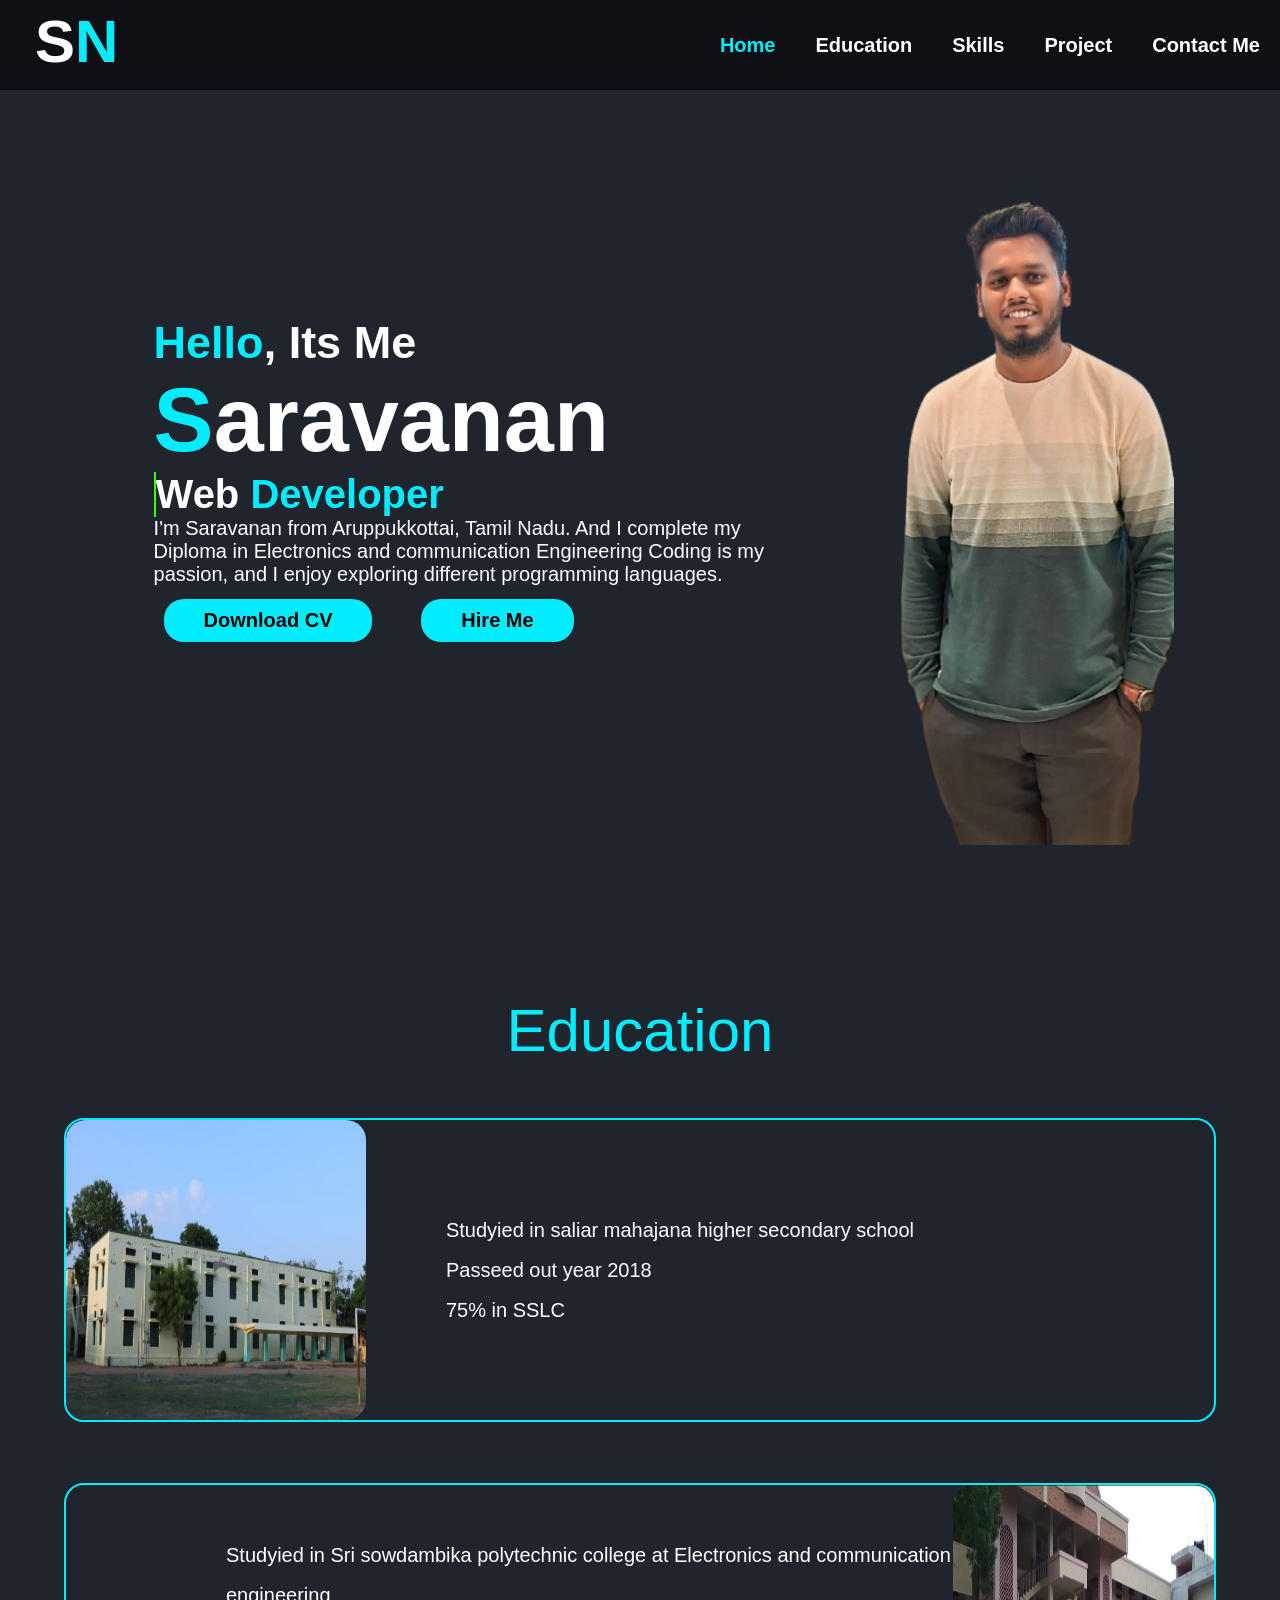
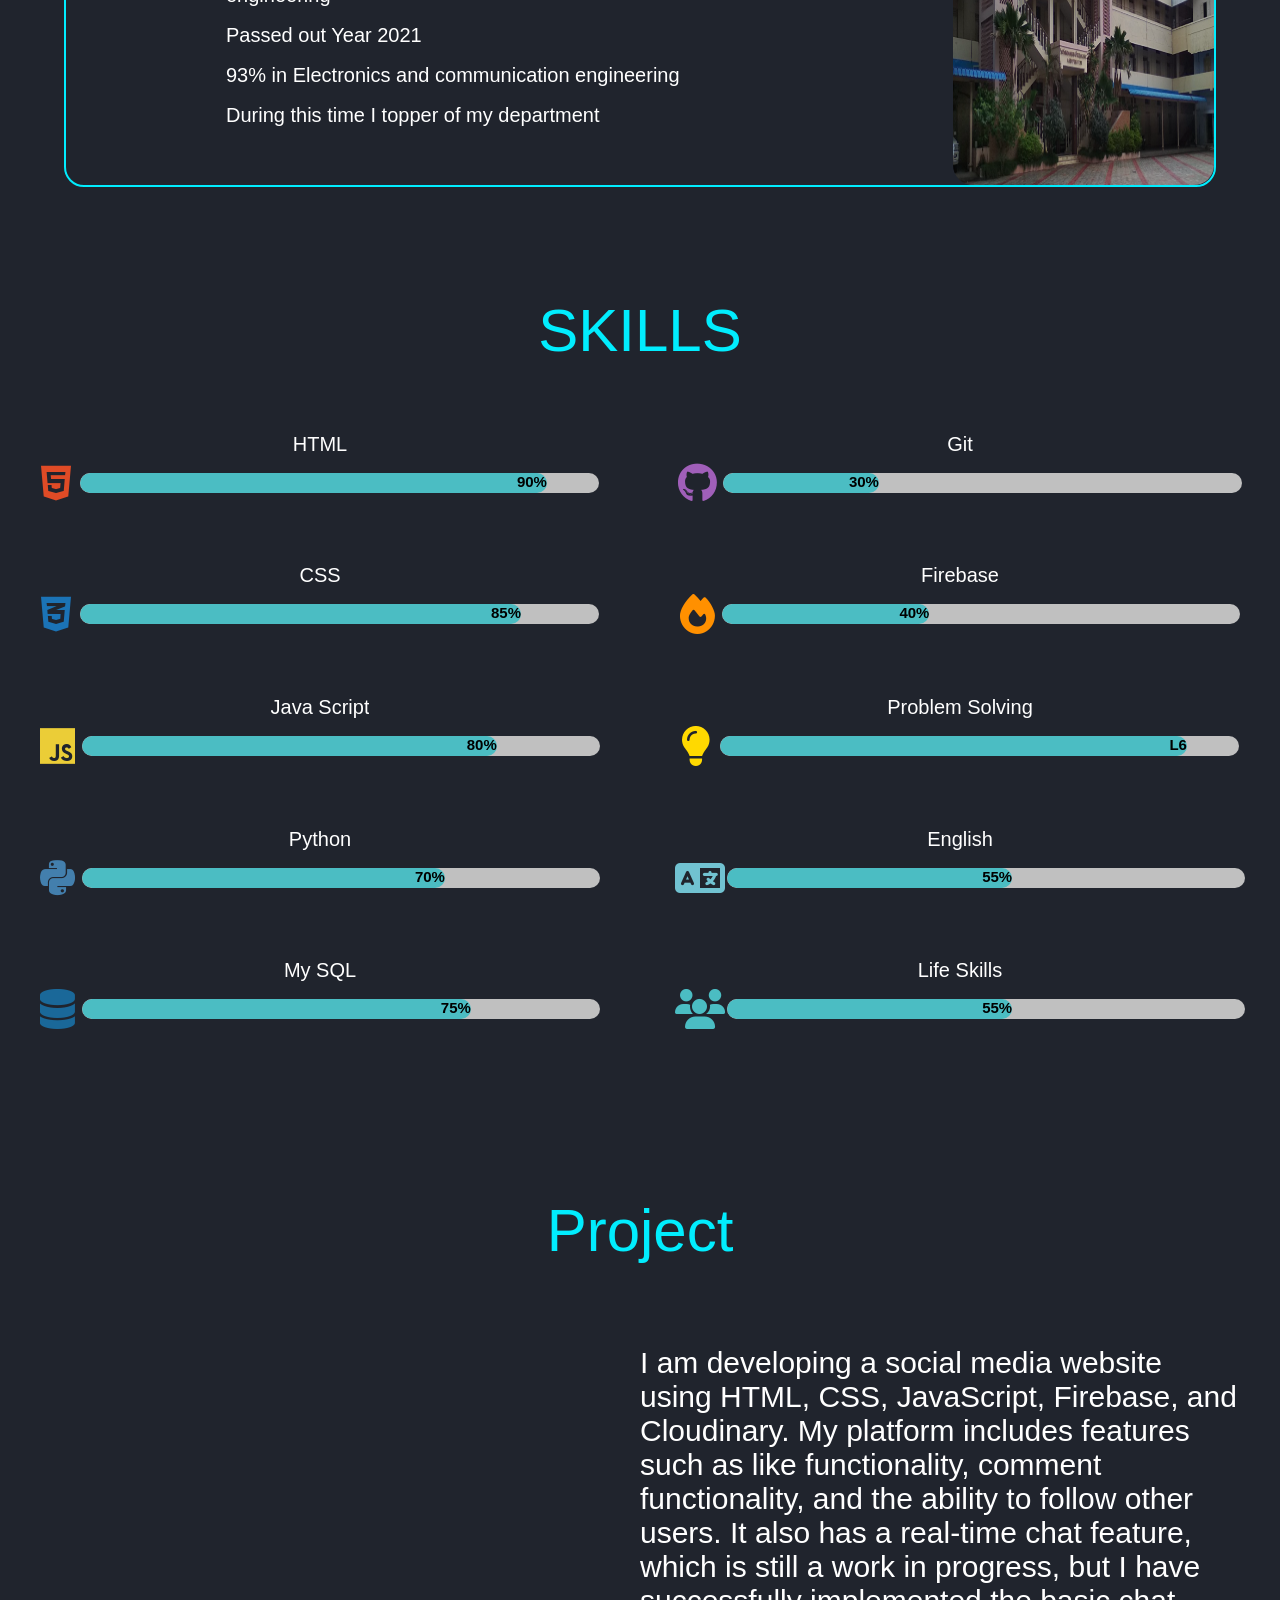
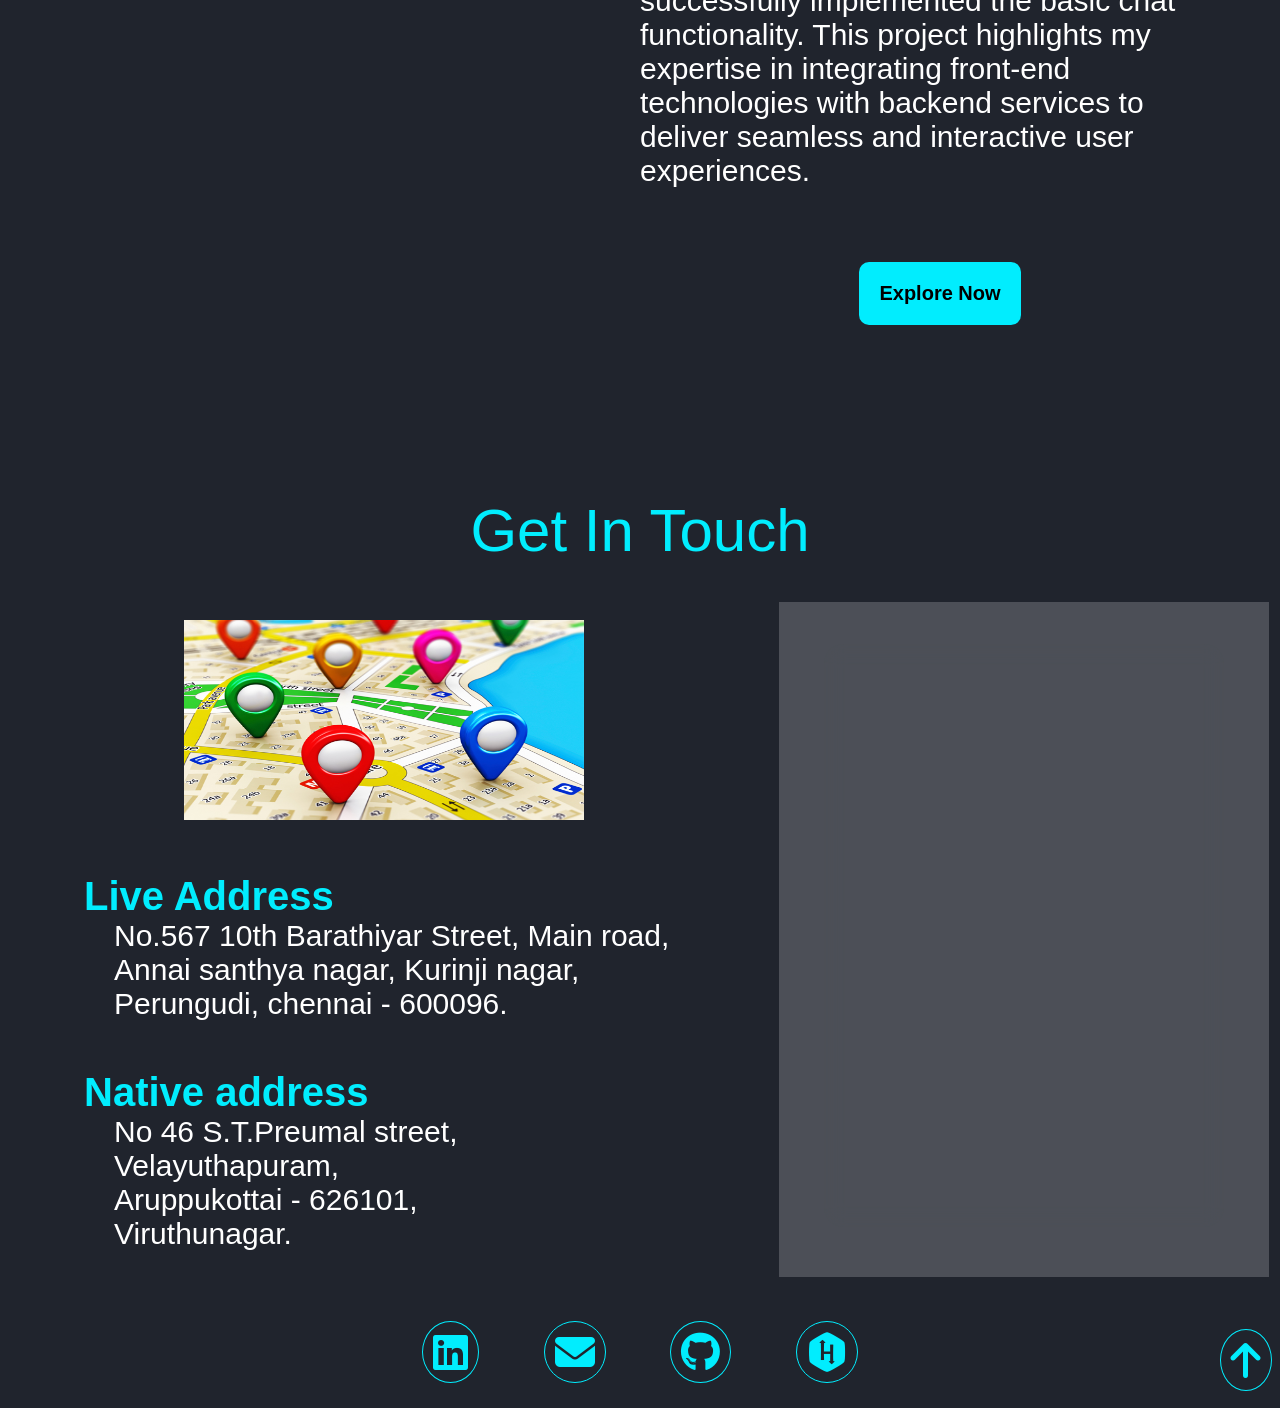
==== commit b7d6d3f3: "animation correct" ====
--- a/index.html
+++ b/index.html
@@ -260,7 +260,7 @@
                                 </div>
                                 <div class="inputDiv glass-effect">
                                     <label for="Email">Email</label>
-                                    <input type="email" name="email" placeholder="Enter your email here" id="emailInp">
+                                    <input type="email" name="email" placeholder="Enter your email here" id="emailI">
                                     <span class="emailError"></span>
                                 </div>
                                 <div class="inputDiv">
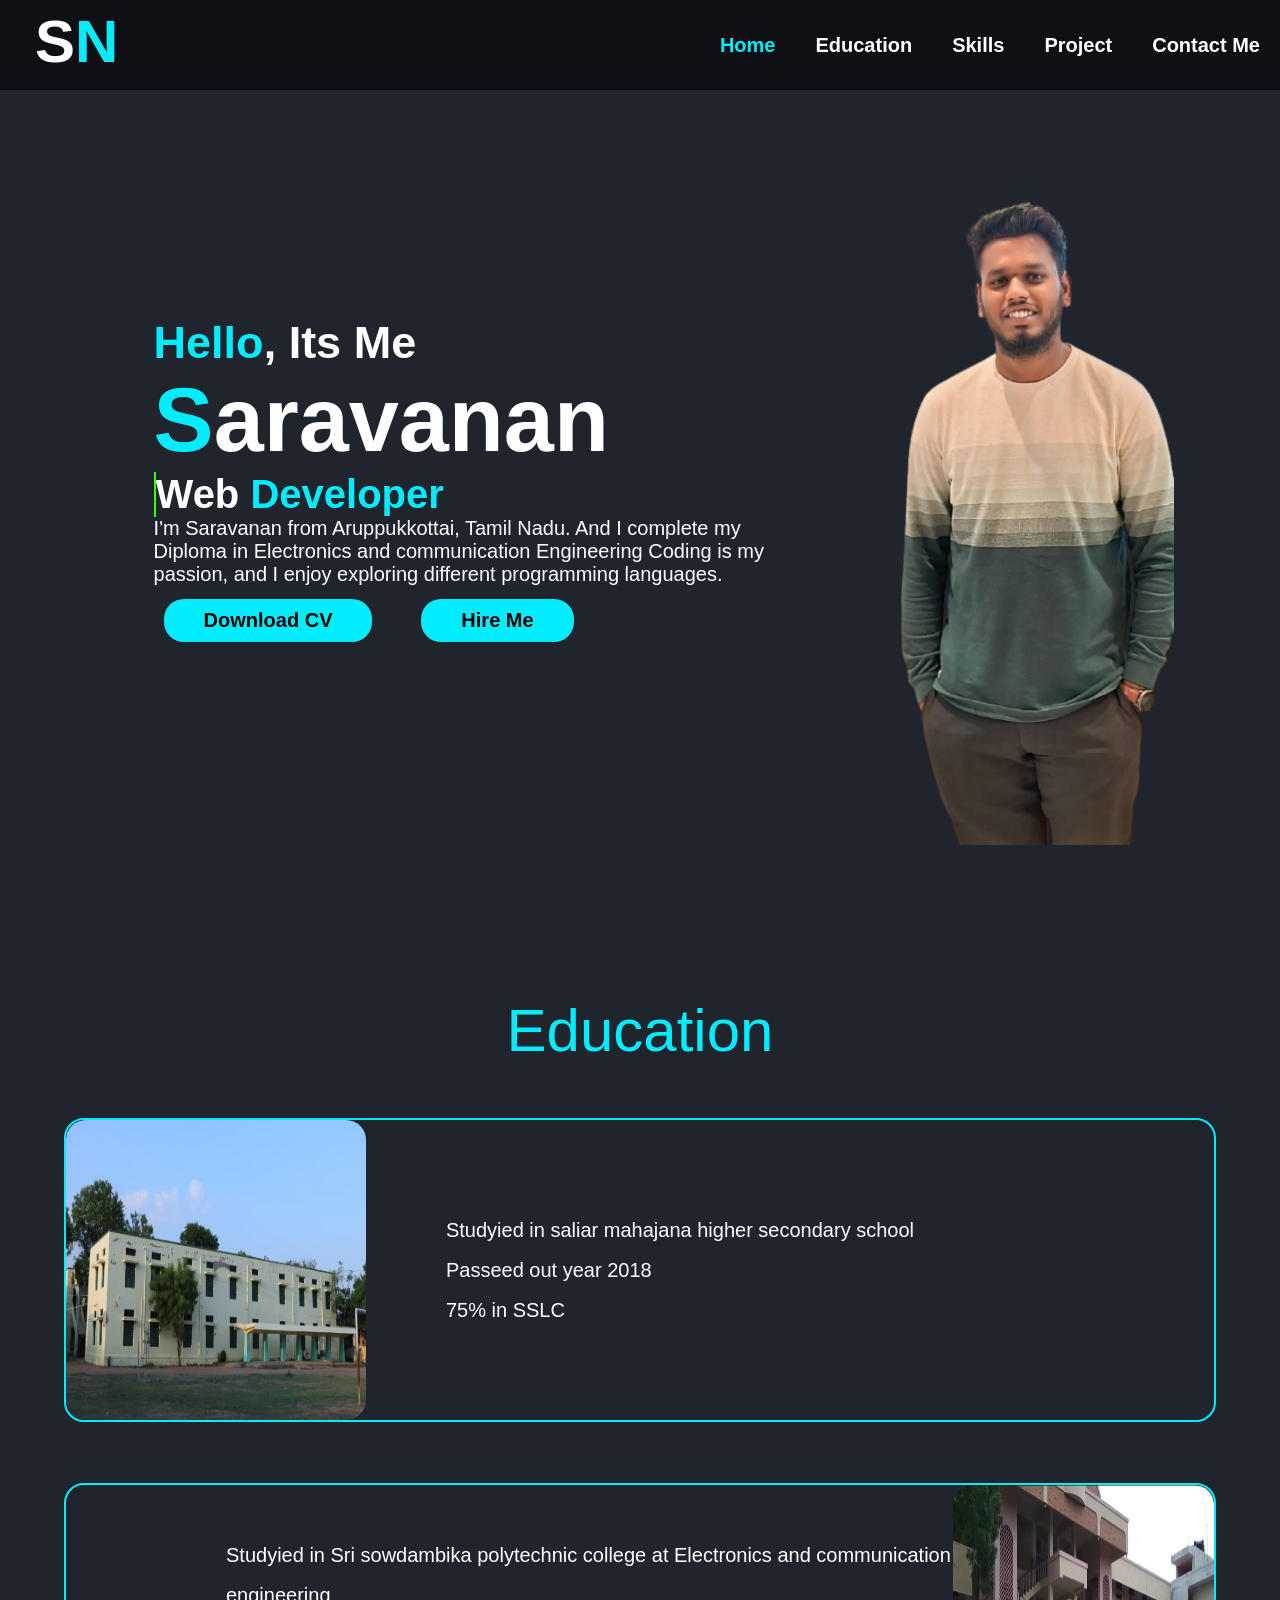
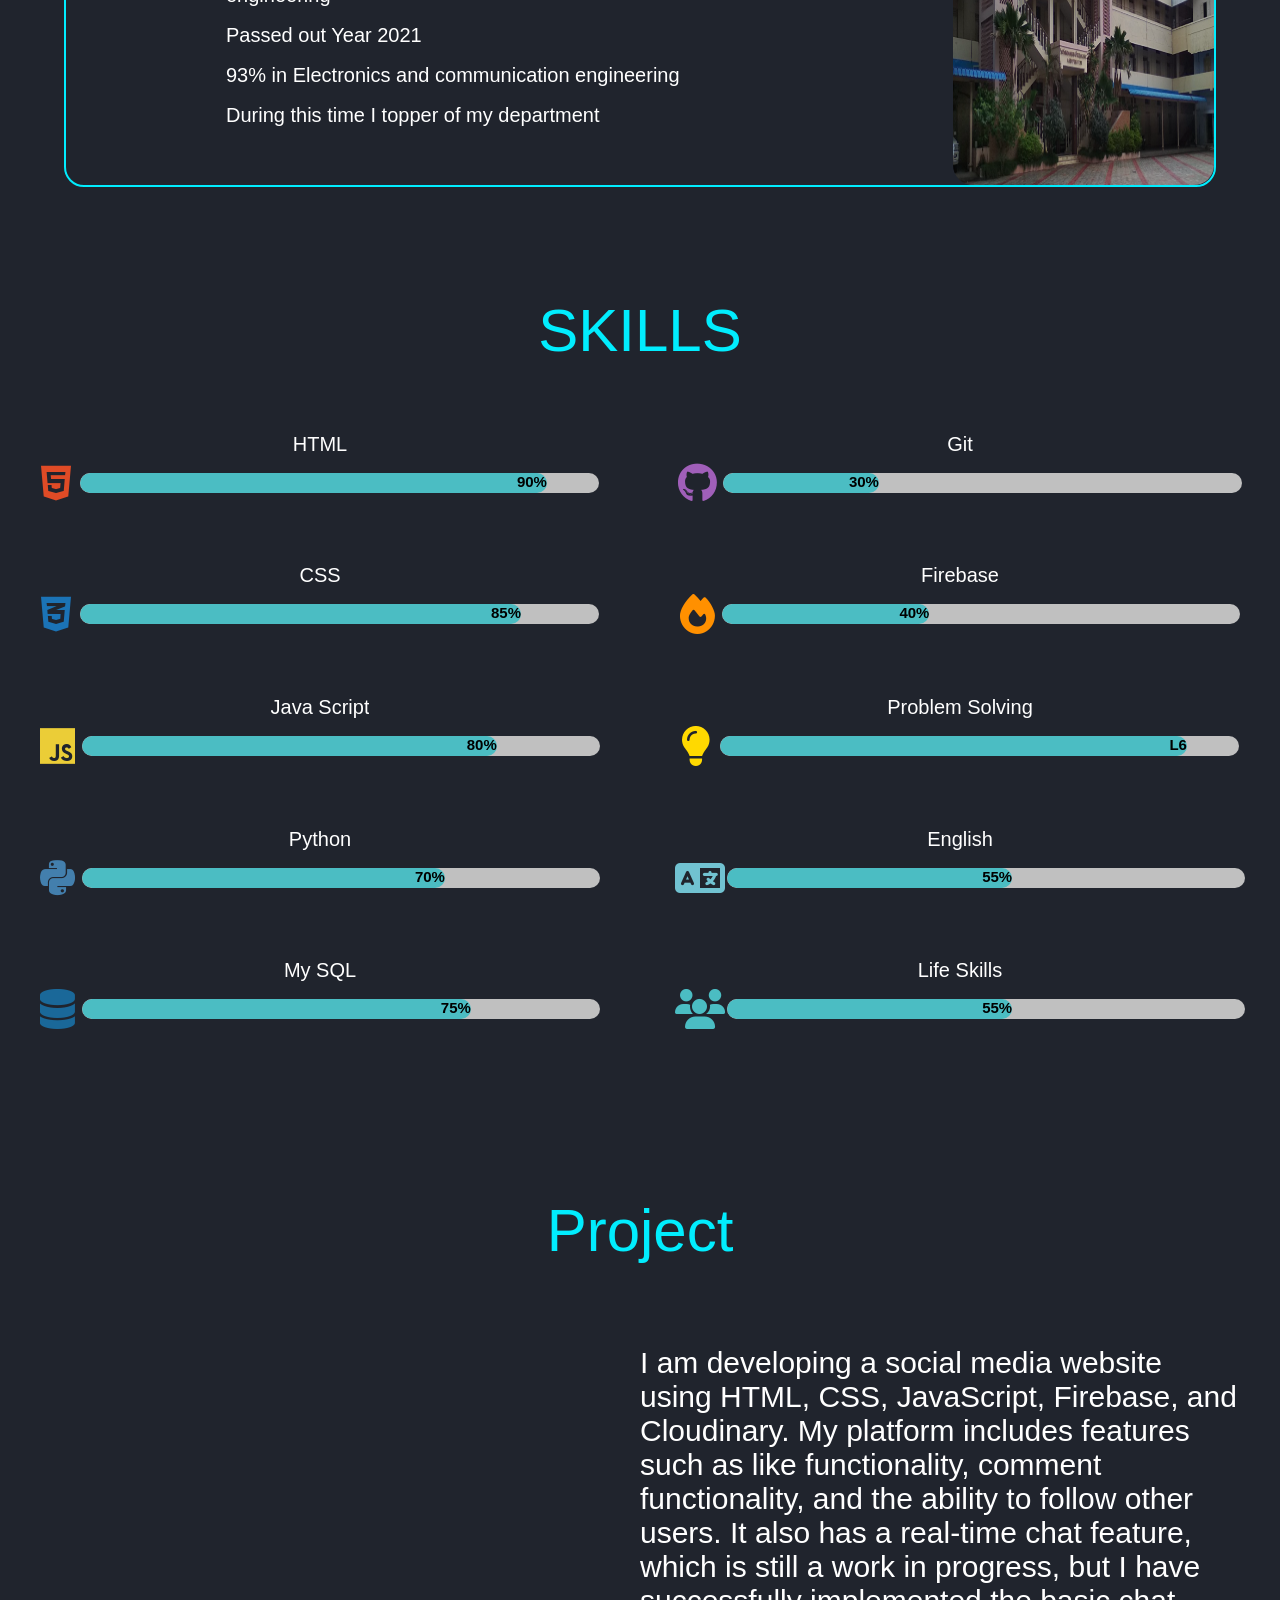
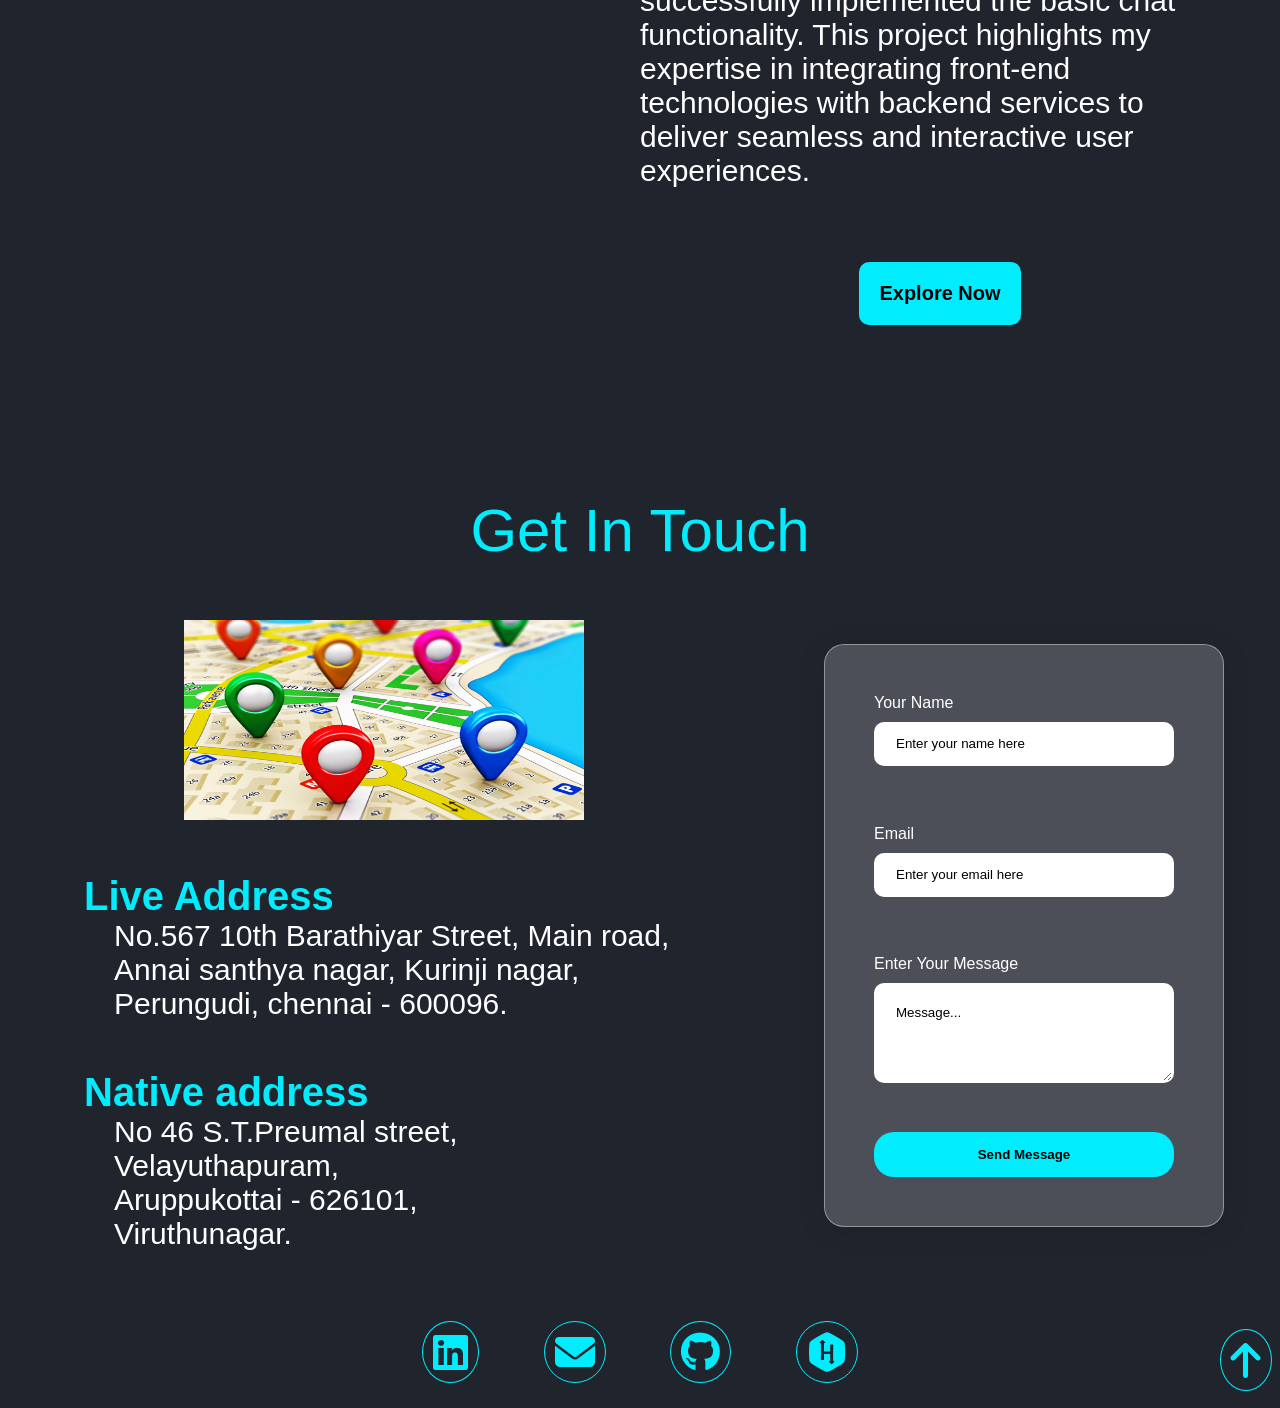
==== commit 6fa80907: "validation add commit" ====
--- a/index.html
+++ b/index.html
@@ -212,7 +212,7 @@
                     </div>
                     <div class="projectDiv">
                         <div class="iframeDiv">
-                            <iframe src="https://link-upp.netlify.app/pages/homepage" frameborder="0"></iframe>
+                            <iframe src="https://link-upp.netlify.app/index.html" frameborder="0"></iframe>
                         </div>
                         <div class="projectDes"> 
                             <p>I am developing a social media website using HTML, CSS, JavaScript, Firebase, and Cloudinary. My platform includes features such as like functionality, comment functionality, and the ability to follow other users. It also has a real-time chat feature, which is still a work in progress, but I have successfully implemented the basic chat functionality. This project highlights my expertise in integrating front-end technologies with backend services to deliver seamless and interactive user experiences.</p>
@@ -251,20 +251,20 @@
                             </div>
                         </div>
                         <div class="formDiv">
-                            <form action="https://api.web3forms.com/submit" method="POST" class="contact-form">
-                                <input type="hidden" name="access_key" value="8d20d35b-4611-4c58-8f5b-7672fe38e891">
+                            <form action="https://api.web3forms.com/submit" method="POST" class="contact-form" novalidate>
+                                <input type="hidden" name="access_key" value="fd754334-299a-4ebf-9404-7f9ff98a2a87">
                                 <div class="inputDiv glass-effect" >
-                                    <label for="">Your Name</label>
+                                    <label for="nameInp">Your Name</label>
                                     <input type="text" name="name" placeholder="Enter your name here" id="nameInp">
                                     <span class="NameError"></span>
                                 </div>
                                 <div class="inputDiv glass-effect">
-                                    <label for="Email">Email</label>
-                                    <input type="email" name="email" placeholder="Enter your email here" id="emailI">
+                                    <label for="emailInp">Email</label>
+                                    <input type="email" name="email" placeholder="Enter your email here" id="emailInp">
                                     <span class="emailError"></span>
                                 </div>
                                 <div class="inputDiv">
-                                    <label for="">Enter Your Message</label>
+                                    <label for="message">Enter Your Message</label>
                                     <textarea name="message" placeholder="Message..."></textarea>
                                     <span></span>
                                 </div>
--- a/css/styles.css
+++ b/css/styles.css
@@ -472,7 +472,7 @@
 }
 
 iframe{
-    height: 90%;
+    height: 100%;
     width: 400px;
 }
 
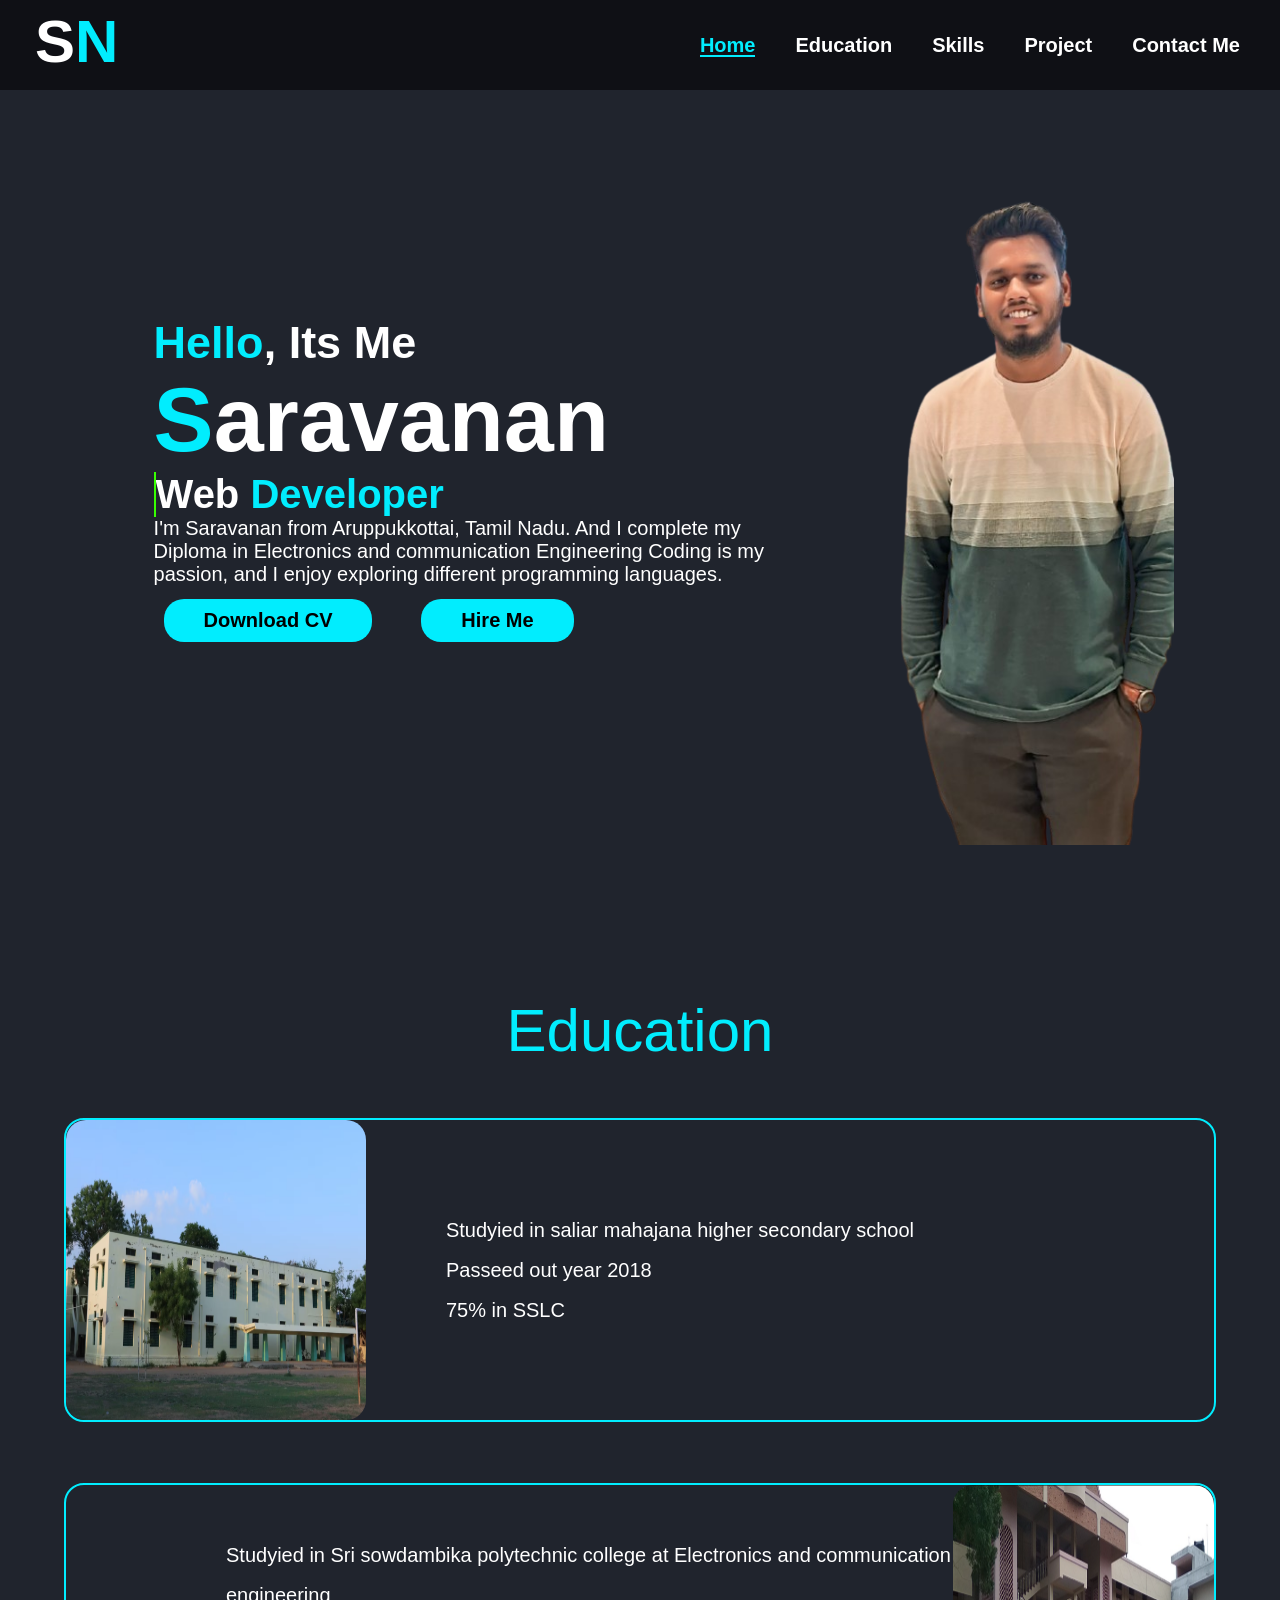
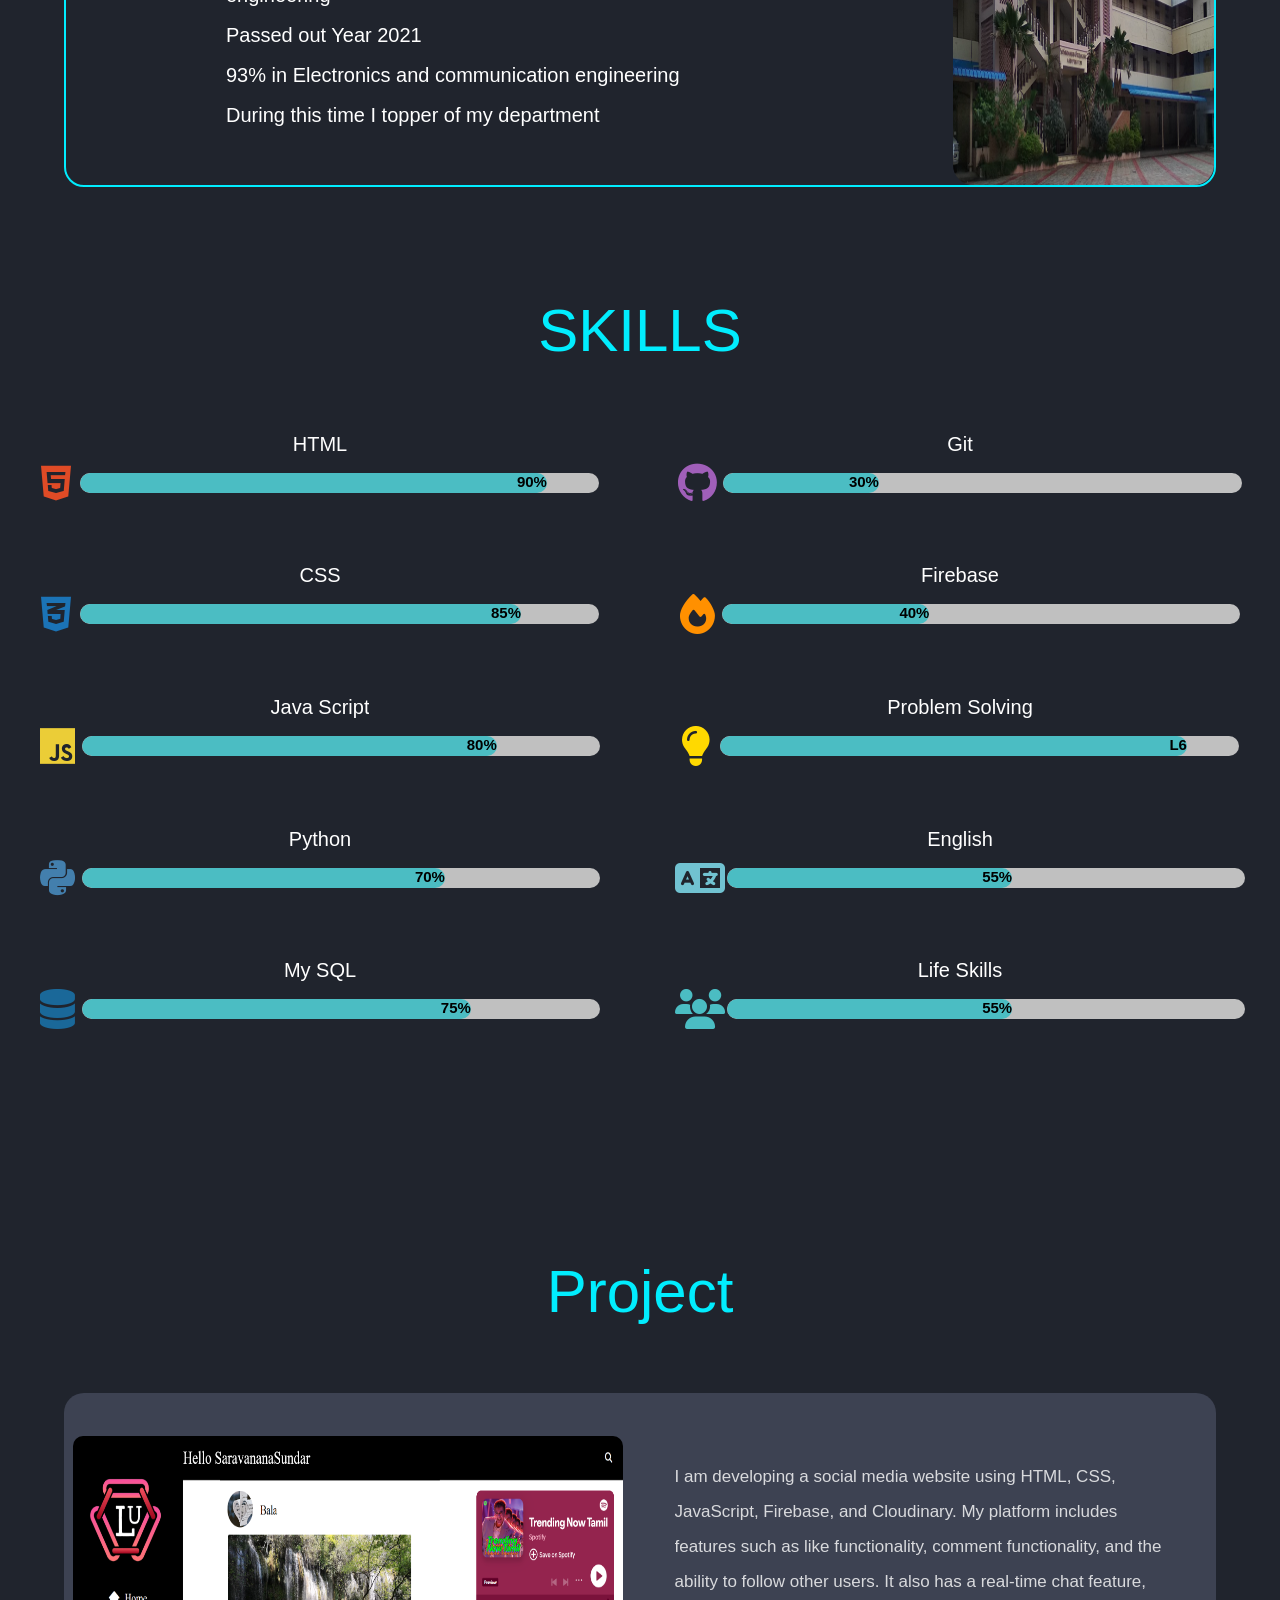
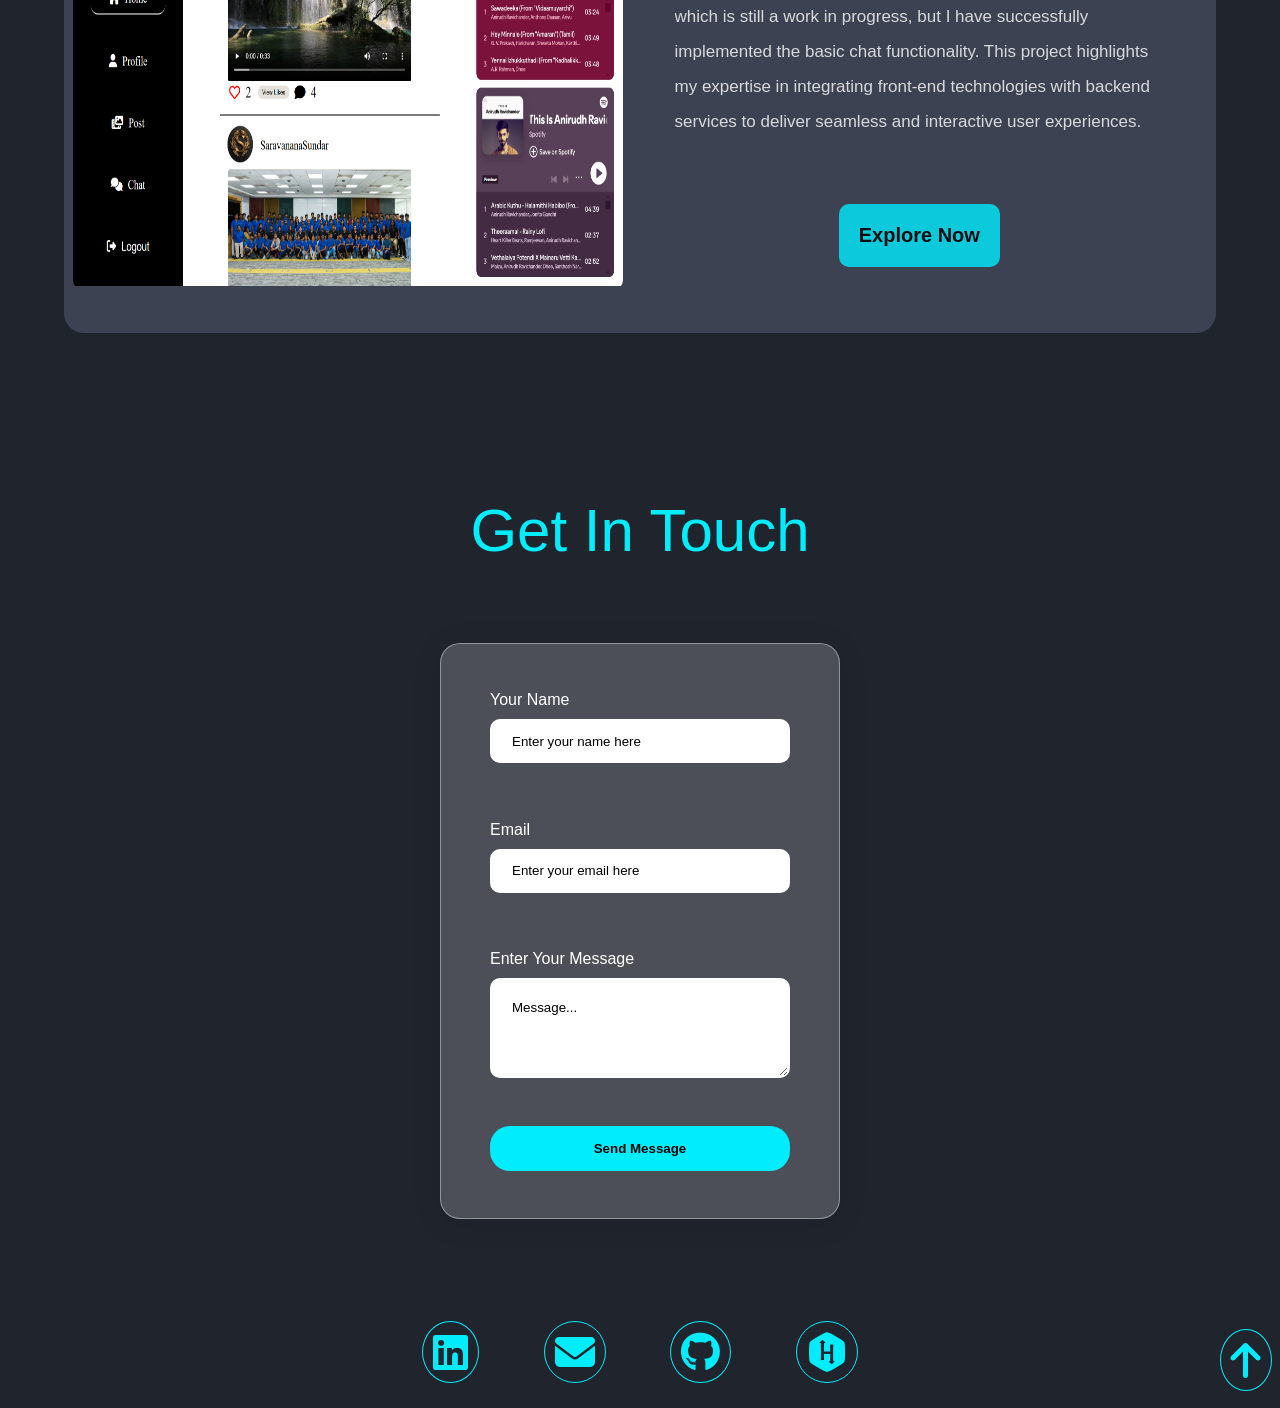
==== commit 0f71f910: "some corrections" ====
--- a/index.html
+++ b/index.html
@@ -52,8 +52,7 @@
                         </div>
                     </div>
                     <div class="myPicture">
-                        <img src="./assets/photos/myPhoto.png" alt=""
-                            class="Picture">
+                        <img src="./assets/photos/myPhoto.png" alt="" class="Picture">
                     </div>
                 </div>
 
@@ -212,11 +211,22 @@
                     </div>
                     <div class="projectDiv">
                         <div class="iframeDiv">
-                            <iframe src="https://link-upp.netlify.app/index.html" frameborder="0"></iframe>
-                        </div>
-                        <div class="projectDes"> 
-                            <p>I am developing a social media website using HTML, CSS, JavaScript, Firebase, and Cloudinary. My platform includes features such as like functionality, comment functionality, and the ability to follow other users. It also has a real-time chat feature, which is still a work in progress, but I have successfully implemented the basic chat functionality. This project highlights my expertise in integrating front-end technologies with backend services to deliver seamless and interactive user experiences.</p>
-                            <a href="https://link-upp.netlify.app" target="_blank">Explore Now</a>
+                            <div class="linkupImg"><img src="./assets/photos/project.png" alt="" height="450px"
+                                    width="550px"></div>
+                        </div>
+                        <div class="projectDes">
+                                <div>
+                                    <p>I am developing a social media website using HTML, CSS, JavaScript, Firebase, and
+                                        Cloudinary. My platform includes features such as like functionality, comment
+                                        functionality, and the ability to follow other users. It also has a real-time
+                                        chat feature, which is still a work in progress, but I have successfully
+                                        implemented the basic chat functionality. This project highlights my expertise
+                                        in integrating front-end technologies with backend services to deliver seamless
+                                        and interactive user experiences.</p>
+                                    <a href="https://link-upp.netlify.app" target="_blank">Explore Now</a>
+                                </div>
+                            
+
                         </div>
                     </div>
                 </div>
@@ -228,32 +238,11 @@
                         <div>Get In Touch</div>
                     </div>
                     <div class="contactDeatailsDiv">
-                        <div class="addressDiv">
-                            <div class="addressDivImg">
-                                <img src="./assets/photos/location.jpeg" alt="" class="locationImage">
-                            </div>
-                            <div class="addressDivDiv">
-                                <h1>Live Address</h1>
-                                <ul>
-                                    <li>No.567 10th Barathiyar Street, Main road,</li>
-                                    <li>Annai santhya nagar, Kurinji nagar,</li>
-                                    <li>Perungudi, chennai - 600096.</li>
-                                </ul>
-                            </div>
-                            <div class="addressDivDiv">
-                                <h1>Native address</h1>
-                                <ul>
-                                    <li>No 46 S.T.Preumal street,</li>
-                                    <li>Velayuthapuram,</li>
-                                    <li>Aruppukottai - 626101,</li>
-                                    <li>Viruthunagar.</li>
-                                </ul>
-                            </div>
-                        </div>
                         <div class="formDiv">
-                            <form action="https://api.web3forms.com/submit" method="POST" class="contact-form" novalidate>
+                            <form action="https://api.web3forms.com/submit" method="POST" class="contact-form"
+                                novalidate>
                                 <input type="hidden" name="access_key" value="fd754334-299a-4ebf-9404-7f9ff98a2a87">
-                                <div class="inputDiv glass-effect" >
+                                <div class="inputDiv glass-effect">
                                     <label for="nameInp">Your Name</label>
                                     <input type="text" name="name" placeholder="Enter your name here" id="nameInp">
                                     <span class="NameError"></span>
@@ -279,14 +268,15 @@
     </main>
     <footer>
         <div>
-        <a href="https://www.linkedin.com/feed/" target="_blank"><i class="fa-brands fa-linkedin"></i></a>
-        <a href="mailto:saravanansundar506@gmail.com" target="_blank"><i class="fa-solid fa-envelope"></i></a>
-        <a href="https://github.com/dashboard" target="_blank"><i class="fa-brands fa-github"></i></a>
-        <a href="https://www.hackerrank.com/profile/saravanasundar51" target="_blank"><i class="fa-brands fa-hackerrank"></i></a>
+            <a href="https://www.linkedin.com/feed/" target="_blank"><i class="fa-brands fa-linkedin"></i></a>
+            <a href="mailto:saravanansundar506@gmail.com" target="_blank"><i class="fa-solid fa-envelope"></i></a>
+            <a href="https://github.com/dashboard" target="_blank"><i class="fa-brands fa-github"></i></a>
+            <a href="https://www.hackerrank.com/profile/saravanasundar51" target="_blank"><i
+                    class="fa-brands fa-hackerrank"></i></a>
         </div>
         <a href="#Home" class="arrow"><i class="fa-solid fa-arrow-up"></i></a>
     </footer>
-    
+
 </body>
 
 </html>
--- a/css/styles.css
+++ b/css/styles.css
@@ -15,23 +15,27 @@
    background-color: hsl(222, 17%, 15%); 
    /* background-color: hsl(206, 44%, 47%); */
 }
+
+
 header {
     background-color: hsl(230, 18%, 7%);
     position: fixed;
     top: 0;
     left: 0;
-    width: 100vw;
+    width: 100%;  
     height: 10vh;
     z-index: 1000;
     display: flex;
-    justify-content: end;
-    align-items: center;
-    scrollbar-width: thin; 
-}
+    justify-content: flex-end;  
+    align-items: center;
+    padding: 0 20px;
+}
+
 
 header nav {
     display: flex;
-    background-color: hsl(230, 18%, 7%);
+    align-items: center;
+    background-color: transparent; 
 }
 
 header nav a {
@@ -40,32 +44,46 @@
     font-size: 20px;
     position: relative;
     transition: color 0.3s ease-in-out;
-    background-color: hsl(230, 18%, 7%);
-}
+    text-decoration: none; 
+    color: white;
+}
+
 header nav a::after {
     content: "";
     position: absolute;
     left: 0;
-    bottom: -5px;
+    bottom: 0;
     width: 0;
     height: 2px;
     background-color: hsl(184, 99%, 50%);
     transition: width 0.3s ease-in-out;
 }
 
-
 header nav a:hover {
     color: hsl(184, 99%, 50%);
 }
-
-.active{
-    color: hsl(184, 99%, 50%);
-}
-
 
 header nav a:hover::after {
     width: 100%;
 }
+
+
+header nav a.active {
+    color: hsl(184, 99%, 50%);
+}
+
+
+header nav a.active::after {
+    content: "";
+    position: absolute;
+    left: 0;
+    bottom: 0;
+    width: 100%; 
+    height: 2px;
+    background-color: hsl(184, 99%, 50%);
+    transition: width 0.3s ease-in-out;
+}
+
 
 .name{
     font-size: 30px;
@@ -454,21 +472,32 @@
 .ProjectDiv{
     padding-top: 10vh;
     height: 100vh;
-    display: grid;
-    grid-template-rows:10% 90%;
+    display: flex;
+    flex-direction: column;
+    justify-content: space-evenly;
+    align-items: center;
 
 }
 
 .projectDiv{
-    display: grid;
-    grid-template-columns: 50% 50%;
-    width: 100vw;
+    margin: 0;
+    height:60vh ;
+    width: 90vw;
+    display: flex;
+    justify-content: space-evenly;
+    align-items: center;
+    background-color:hsl(224, 15%, 28%);
+    border-radius: 20px;
 }
 
 .iframeDiv{
+    height:"450px";
+    width:"550px"; 
     display: flex;
     justify-content: center;
     align-items: center;
+    position: relative;
+    border-radius: 10px;
 }
 
 iframe{
@@ -476,17 +505,54 @@
     width: 400px;
 }
 
+.PortfolioDes{
+    display: none;
+    position: absolute;
+    top: 0;
+    left: 0;
+    background-color: black;
+    opacity:0.5;
+    height: 100%;
+    width: 100%;
+    transition: transform 0.5s ease, background-color 0.5s ease;
+    cursor: pointer;
+}
+
+.PortfolioDes div{
+    height: 100%;
+    width: 100%;
+    display: flex;
+    flex-direction: column;
+    justify-content:space-evenly;
+    align-items: center;
+}
 
 .projectDes{
-    width: 600px;
+    opacity:0.8;
+    width: 50%;
+    height: 100%;
+    transition: transform 0.5s ease, background-color 0.5s ease;
+    cursor: pointer;
     display: flex;
     flex-direction: column;
     justify-content: space-evenly;
     align-items: center;
 }
 
-.projectDes p{
-    font-size: 30px;
+.projectDes div{
+    height: 100%;
+    width: 100%;
+    display: flex;
+    flex-direction: column;
+    justify-content:space-evenly;
+    align-items: center;
+}
+
+.projectDes div p{
+    width: 85%;
+    font-size: 17px;
+    line-height: 35px;
+    color: rgb(255, 255, 255);
 }
 
 .projectDes a{
@@ -498,6 +564,12 @@
     border-radius: 10px;
 }
 
+.projectDes a:hover{
+    background-color: aquamarine;
+}
+
+
+
 /*  ----------------------- contact page ---------------------- */
 #ContactMe{
     height: 100vh;
@@ -510,12 +582,9 @@
     grid-template-rows:10% 90%;
 }
 
-.contactDeatailsDiv{
-    display: grid;
-    grid-template-columns: 60% 40%;
-}
-
 .formDiv{
+    width: 100vw;
+    height: 80vh;
     display: flex;
     justify-content: center;
     align-items: center;
@@ -591,8 +660,8 @@
 }
 
 
-.Sendbtn :hover{
-    box-shadow: 0px 4px 10px rgba(0, 0, 0, 0.1), 0px 0px 15px hsl(184, 99%, 50%);
+.Sendbtn:hover{
+    box-shadow: 0px 4px 10px rgba(0, 0, 0, 0.1), 0px 0px 15px hsl(183, 70%, 52%);
 }
 
 .addressDiv{
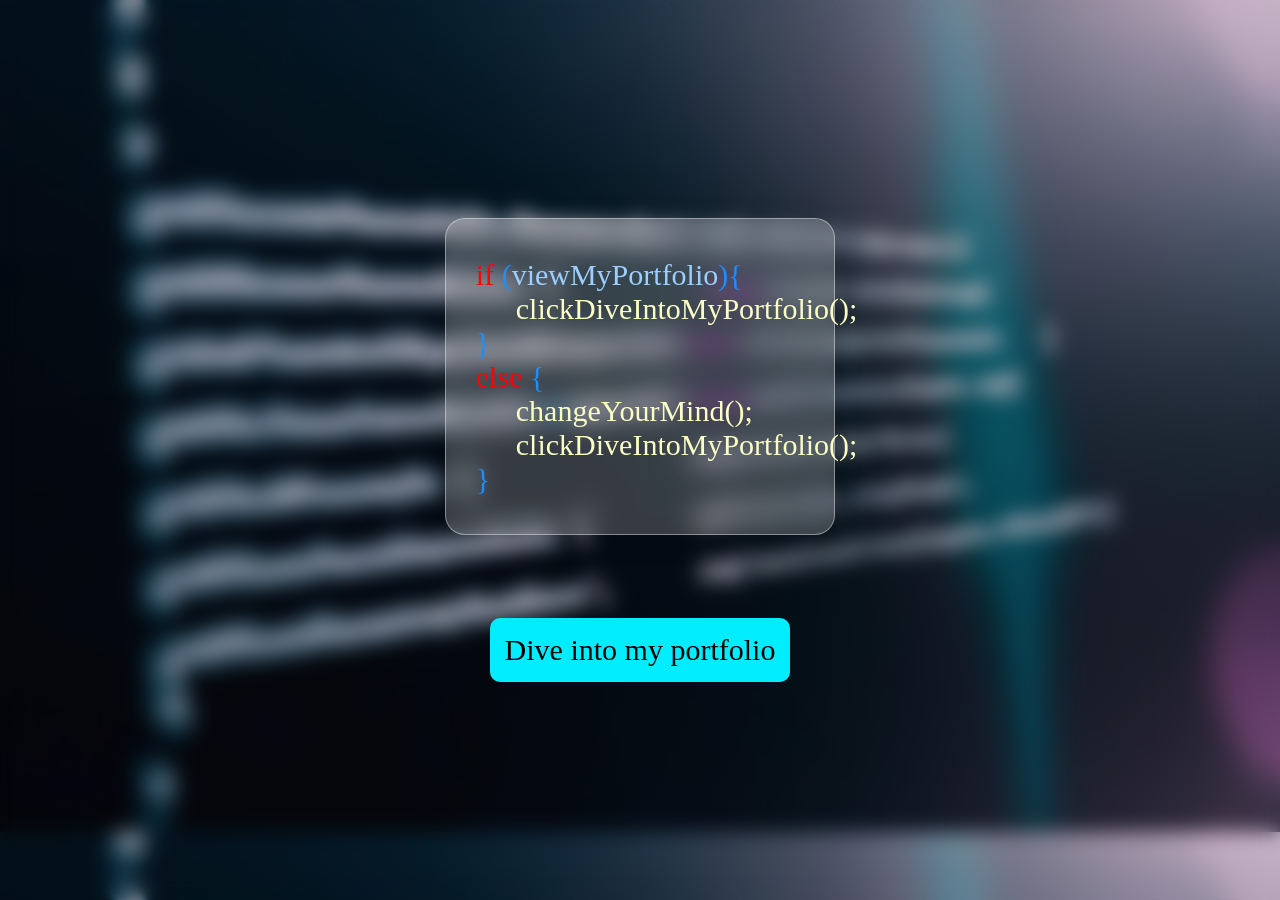
==== commit f8004416: "file name change commit" ====
--- a/index.html
+++ b/index.html
@@ -1,282 +1,25 @@
 <!DOCTYPE html>
 <html lang="en">
-
 <head>
     <meta charset="UTF-8">
     <meta name="viewport" content="width=device-width, initial-scale=1.0">
     <title>Saravanan Portfolio</title>
-    <link rel="stylesheet" href="/css/styles.css">
-    <script src="./script.js" type="module" defer></script>
-    <link rel="stylesheet" href="https://cdnjs.cloudflare.com/ajax/libs/font-awesome/6.7.2/css/all.min.css"
-        integrity="sha512-Evv84Mr4kqVGRNSgIGL/F/aIDqQb7xQ2vcrdIwxfjThSH8CSR7PBEakCr51Ck+w+/U6swU2Im1vVX0SVk9ABhg=="
-        crossorigin="anonymous" referrerpolicy="no-referrer" />
-
-    <script src="https://unpkg.com/github-calendar@latest/dist/github-calendar.min.js"></script>
-    <!-- <link rel="stylesheet" href="https://unpkg.com/github-calendar@latest/dist/github-calendar-responsive.css"/> -->
-
-
+    <link rel="stylesheet" href="./css/welcome.css">
 </head>
-
 <body>
-    <header>
-        <div class="name">
-            <h1>S<span>N</span></h1>
+    <section class="Welcome">
+        <div class="welcomeDiv">
+            <div class="code">
+                <div><span class="if">if </span><span class="pracket">(</span><span class="contition">viewMyPortfolio</span><span class="pracket">)</span><span class="pracket">{</span></div>
+                <div><span class="function">clickDiveIntoMyPortfolio();</span></div>
+                <div><span class="pracket">}</span></div>
+                <div><span class="if">else </span><span class="pracket">{</span></div>
+                <div><span class="function">changeYourMind();</span></div>
+                <div><span class="function">clickDiveIntoMyPortfolio();</span></div>
+                <div><span class="pracket">}</span></div>
+            </div>
+            <a href="./pages/portfolio.html">Dive into my portfolio</a>
         </div>
-        <nav>
-            <a href="#Home" class="active">Home</a>
-            <a href="#Education">Education</a>
-            <a href="#skills">Skills</a>
-            <a href="#projects">Project</a>
-            <a href="#ContactMe">Contact Me</a>
-        </nav>
-        <div id="myBar"></div>
-    </header>
-    <main class="container">
-        <div class="main">
-            <section class="home sections" id="Home">
-                <div class="homeDiv">
-                    <div class="aboutMe">
-                        <h3><span>Hello</span>, Its Me</h3>
-                        <h2><span>S</span>aravanan</h2>
-                        <h1><span class="posting">Web</span> <span id="postingSpan">Developer</span></h1>
-                        <p class="aboutMeText">I'm Saravanan from Aruppukkottai, Tamil Nadu. And I complete my Diploma
-                            in Electronics and communication Engineering Coding is my passion, and I enjoy exploring
-                            different programming languages.</p>
-                        <div class="buttonDiv">
-                            <a href="./assets/photos/saravanan resume.pdf" download>Download CV</a>
-                            <a href="mailto:saravanansundar506@gmail.com" target="_blank">Hire Me</a>
-                        </div>
-                        <div class="github-calendar">
-                            <img src="https://ghchart.rshah.org/saravanan2003-hub" alt="" class="calendar"
-                                width="700px" />
-                        </div>
-                    </div>
-                    <div class="myPicture">
-                        <img src="./assets/photos/myPhoto.png" alt="" class="Picture">
-                    </div>
-                </div>
-
-            </section>
-            <section id="Education" class="sections">
-                <div class="educationDiv">
-                    <div class="heading">
-                        <div>Education</div>
-                    </div>
-                    <div class="sslcDiv">
-                        <div class="courseHead">
-                            <p>SSLC</p>
-                        </div>
-                        <div class="educationDeatails">
-                            <img src="./assets/photos/school.png" alt="" class="EducationImg">
-                            <div class="sslcContent">
-                                <ul>
-                                    <li>Studyied in saliar mahajana higher secondary school</li>
-                                    <li>Passeed out year 2018</li>
-                                    <li>75% in SSLC</li>
-                                </ul>
-                            </div>
-                        </div>
-                    </div>
-                    <div class="sslcDiv">
-                        <div class="courseHead">
-                            <p class="Diplamo-Head">DIPLOMA</p>
-                        </div>
-                        <div class="educationDeatails">
-                            <div class="DiplomaDeatails">
-                                <ul>
-                                    <li>Studyied in Sri sowdambika polytechnic college at Electronics and communication
-                                        engineering</li>
-                                    <li>Passed out Year 2021</li>
-                                    <li>93% in Electronics and communication engineering</li>
-                                    <li>During this time I topper of my department</li>
-                                </ul>
-                            </div>
-                            <img src="./assets/photos/college.png" alt="" class="EducationImg">
-                        </div>
-                    </div>
-                </div>
-            </section>
-
-            <section id="skills" class="sections">
-                <div class="skillsDiv">
-                    <div class="heading">
-                        <div>SKILLS</div>
-                    </div>
-                    <div class="mySkills">
-                        <div class="mySkillsGrid">
-                            <div class="mySkillsGridDiv">
-                                <div class="nameDiv">HTML</div>
-                                <div class="progressBar">
-                                    <i class="fa-brands fa-html5"></i>
-                                    <div class="container1">
-                                        <div class="skill html">90%</div>
-                                    </div>
-                                </div>
-                            </div>
-                            <div class="mySkillsGridDiv">
-                                <div class="nameDiv">CSS</div>
-                                <div class="progressBar">
-                                    <i class="fa-brands fa-css3-alt"></i>
-                                    <div class="container1">
-                                        <div class="skill css">85%</div>
-                                    </div>
-                                </div>
-                            </div>
-                            <div class="mySkillsGridDiv">
-                                <div class="nameDiv">Java Script</div>
-                                <div class="progressBar">
-                                    <i class="fa-brands fa-js"></i>
-                                    <div class="container1">
-                                        <div class="skill js">80%</div>
-                                    </div>
-                                </div>
-                            </div>
-                            <div class="mySkillsGridDiv">
-                                <div class="nameDiv">Python</div>
-                                <div class="progressBar">
-                                    <i class="fa-brands fa-python"></i>
-                                    <div class="container1">
-                                        <div class="skill python">70%</div>
-                                    </div>
-                                </div>
-                            </div>
-                            <div class="mySkillsGridDiv">
-                                <div class="nameDiv">My SQL</div>
-                                <div class="progressBar">
-                                    <i class="fa-solid fa-database"></i>
-                                    <div class="container1">
-                                        <div class="skill sql">75%</div>
-                                    </div>
-                                </div>
-                            </div>
-                        </div>
-                        <div class="mySkillsGrid">
-
-                            <div class="mySkillsGridDiv">
-                                <div class="nameDiv">Git</div>
-                                <div class="progressBar">
-                                    <i class="fa-brands fa-github"></i>
-                                    <div class="container1">
-                                        <div class="skill github">30%</div>
-                                    </div>
-                                </div>
-                            </div>
-
-
-                            <div class="mySkillsGridDiv">
-                                <div class="nameDiv">Firebase</div>
-                                <div class="progressBar">
-                                    <i class="fa-solid fa-fire"></i>
-                                    <div class="container1">
-                                        <div class="skill firebase">40%</div>
-                                    </div>
-                                </div>
-                            </div>
-                            <div class="mySkillsGridDiv">
-                                <div class="nameDiv">Problem Solving</div>
-                                <div class="progressBar">
-                                    <i class="fa-solid fa-lightbulb"></i>
-                                    <div class="container1">
-                                        <div class="skill ps">L6</div>
-                                    </div>
-                                </div>
-                            </div>
-                            <div class="mySkillsGridDiv">
-                                <div class="nameDiv">English</div>
-                                <div class="progressBar">
-                                    <i class="fa-solid fa-language"></i>
-                                    <div class="container1">
-                                        <div class="skill English">55%</div>
-                                    </div>
-                                </div>
-                            </div>
-                            <div class="mySkillsGridDiv">
-                                <div class="nameDiv">Life Skills</div>
-                                <div class="progressBar">
-                                    <i class="fa-solid fa-users"></i>
-                                    <div class="container1">
-                                        <div class="skill lifeSkills">55%</div>
-                                    </div>
-                                </div>
-                            </div>
-                        </div>
-                    </div>
-                </div>
-            </section>
-
-            <section id="projects" class="sections">
-                <div class="ProjectDiv">
-                    <div class="heading">
-                        <div>Project</div>
-                    </div>
-                    <div class="projectDiv">
-                        <div class="iframeDiv">
-                            <div class="linkupImg"><img src="./assets/photos/project.png" alt="" height="450px"
-                                    width="550px"></div>
-                        </div>
-                        <div class="projectDes">
-                                <div>
-                                    <p>I am developing a social media website using HTML, CSS, JavaScript, Firebase, and
-                                        Cloudinary. My platform includes features such as like functionality, comment
-                                        functionality, and the ability to follow other users. It also has a real-time
-                                        chat feature, which is still a work in progress, but I have successfully
-                                        implemented the basic chat functionality. This project highlights my expertise
-                                        in integrating front-end technologies with backend services to deliver seamless
-                                        and interactive user experiences.</p>
-                                    <a href="https://link-upp.netlify.app" target="_blank">Explore Now</a>
-                                </div>
-                            
-
-                        </div>
-                    </div>
-                </div>
-            </section>
-
-            <section id="ContactMe" class="sections">
-                <div class="contactDiv">
-                    <div class="heading">
-                        <div>Get In Touch</div>
-                    </div>
-                    <div class="contactDeatailsDiv">
-                        <div class="formDiv">
-                            <form action="https://api.web3forms.com/submit" method="POST" class="contact-form"
-                                novalidate>
-                                <input type="hidden" name="access_key" value="fd754334-299a-4ebf-9404-7f9ff98a2a87">
-                                <div class="inputDiv glass-effect">
-                                    <label for="nameInp">Your Name</label>
-                                    <input type="text" name="name" placeholder="Enter your name here" id="nameInp">
-                                    <span class="NameError"></span>
-                                </div>
-                                <div class="inputDiv glass-effect">
-                                    <label for="emailInp">Email</label>
-                                    <input type="email" name="email" placeholder="Enter your email here" id="emailInp">
-                                    <span class="emailError"></span>
-                                </div>
-                                <div class="inputDiv">
-                                    <label for="message">Enter Your Message</label>
-                                    <textarea name="message" placeholder="Message..."></textarea>
-                                    <span></span>
-                                </div>
-                                <button type="submit" class="Sendbtn">Send Message</button>
-                            </form>
-                        </div>
-                    </div>
-                </div>
-            </section>
-
-        </div>
-    </main>
-    <footer>
-        <div>
-            <a href="https://www.linkedin.com/feed/" target="_blank"><i class="fa-brands fa-linkedin"></i></a>
-            <a href="mailto:saravanansundar506@gmail.com" target="_blank"><i class="fa-solid fa-envelope"></i></a>
-            <a href="https://github.com/dashboard" target="_blank"><i class="fa-brands fa-github"></i></a>
-            <a href="https://www.hackerrank.com/profile/saravanasundar51" target="_blank"><i
-                    class="fa-brands fa-hackerrank"></i></a>
-        </div>
-        <a href="#Home" class="arrow"><i class="fa-solid fa-arrow-up"></i></a>
-    </footer>
-
+    </section>
 </body>
-
 </html>
--- a/css/welcome.css
+++ b/css/welcome.css
@@ -0,0 +1,101 @@
+*{
+    padding: 0;
+    margin: 0;
+}
+
+body{
+    position: relative;
+    background-image: url(../assets/photos/welcome\ background.png);
+    height: 100vh;
+    width: 100vw;
+    
+}
+body::before {
+    content: "";
+    position: absolute;
+    top: 0;
+    left: 0;
+    width: 100%;
+    height: 100%;
+    background: inherit; 
+    filter: blur(10px); 
+    z-index: -1;
+}
+.Welcome{
+    width: 100vw;
+    height: 100vh;
+    display: flex;
+    justify-content: center;
+    align-items: center;
+    align-content: center;
+    
+}
+
+.welcomeDiv{
+    height: 70%;
+    width: 70%;
+    display: flex;
+    flex-direction: column;
+    justify-content:space-evenly;
+    align-items: center;
+}
+.Welcome h1{
+    font-size: 60px;
+}
+
+.welcomeDiv h1 span{
+    color: hsl(184, 99%, 50%);
+}
+
+
+.code{
+    height: 50%;
+    width: 50%;
+    font-size: 30px;
+    width: 40%;
+    background: rgba(255, 255, 255, 0.2); 
+    border: 1px solid rgba(255, 255, 255, 0.4);
+    backdrop-filter: blur(10px);
+    box-shadow: 0 4px 30px rgba(0, 0, 0, 0.1);
+    -webkit-backdrop-filter: blur(10px);
+    transition: all 0.3s ease;
+    display: flex;
+    flex-direction: column;
+    justify-content: center;
+    padding-left: 30px;
+    border-radius: 20px;
+}
+
+.code:hover {
+    background: rgba(255, 255, 255, 0.3); 
+    border: 1px solid rgba(255, 255, 255, 0.6);
+    box-shadow: 0 6px 40px rgba(0, 0, 0, 0.15); 
+}
+
+.Welcome a{
+    font-size: 30px;
+    background-color: hsl(184, 99%, 50%);
+    color: black;
+    padding: 15px;
+    border-radius: 10px;
+    text-decoration: none;
+
+}
+
+.if{
+    color: #ff0303;
+}
+
+.pracket{
+    color: #1c8fff;
+}
+
+.function{
+    color: #fbffc5;
+    position: relative;
+    left: 40px;
+}
+
+.contition{
+    color: #9ccfff;
+}
